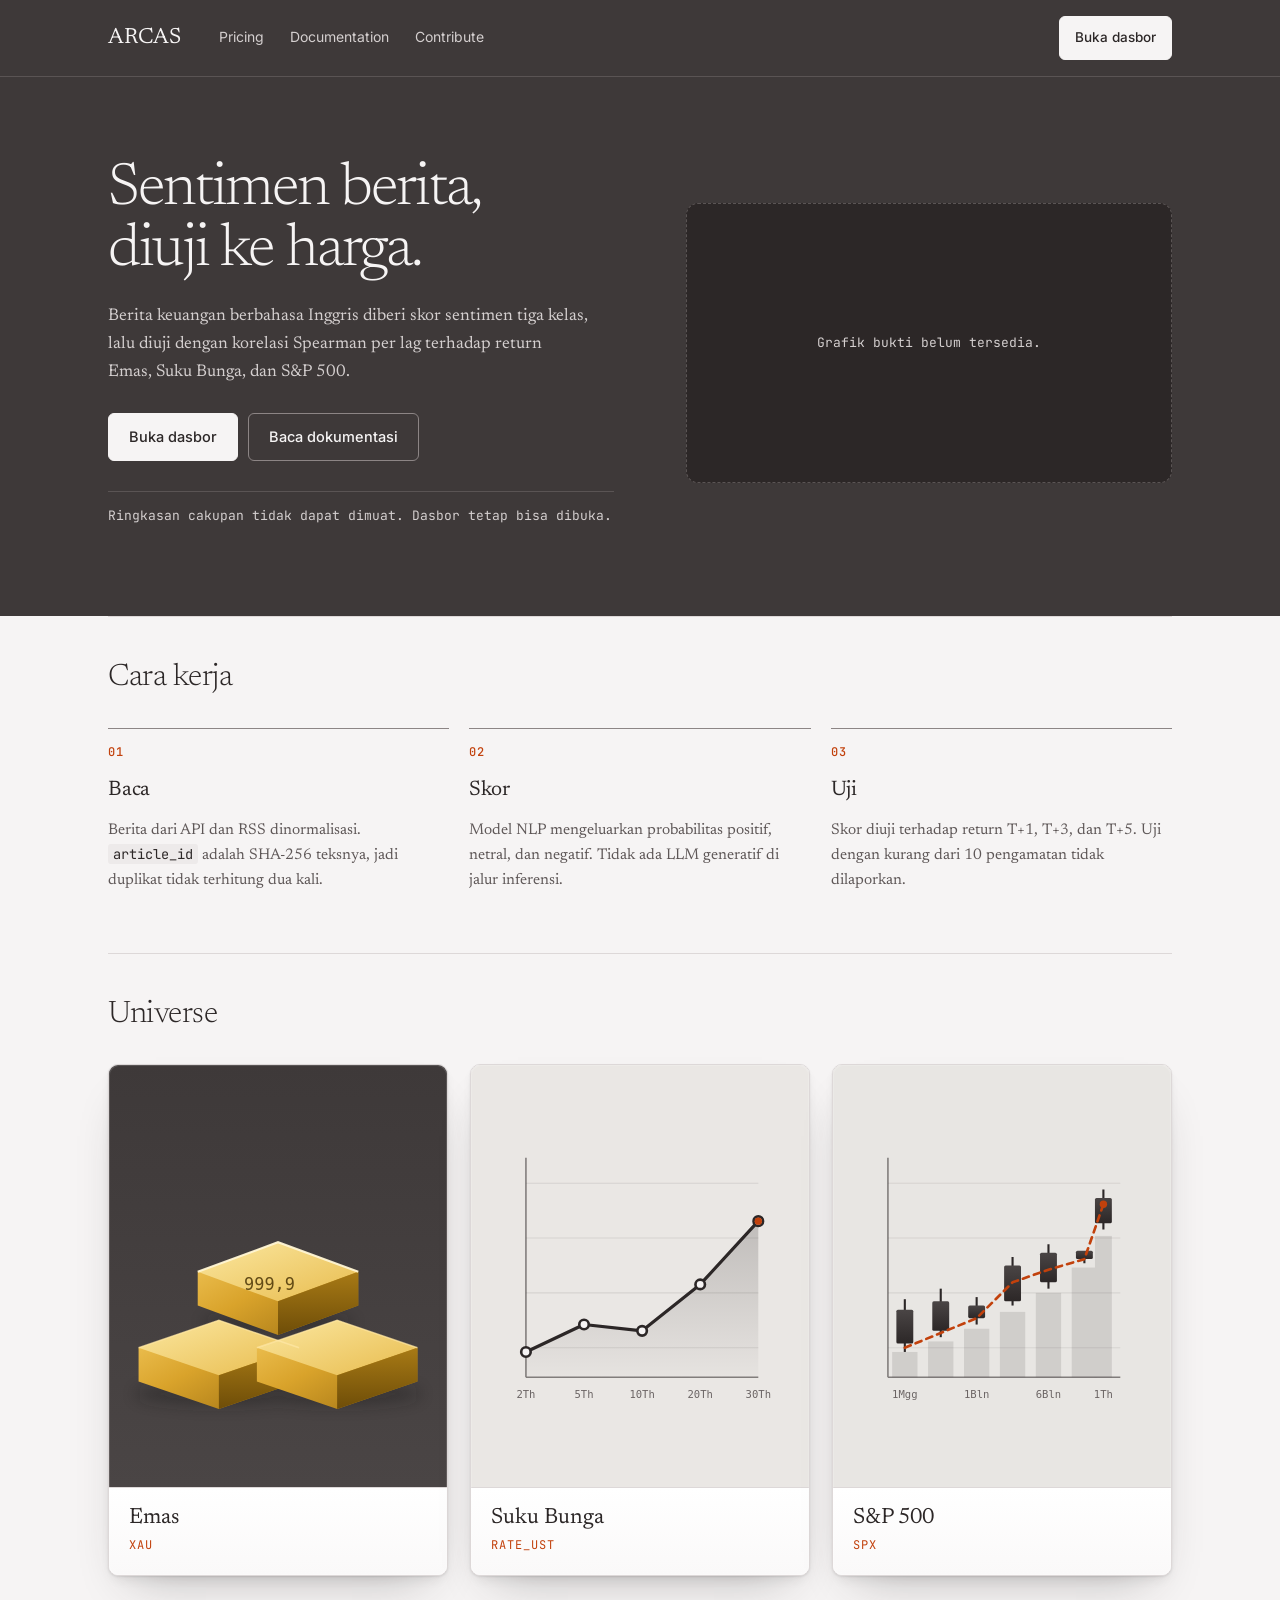
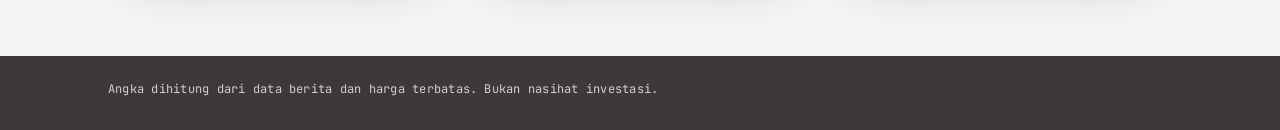
==== frontend/GUI/index.html @ 20a24d37 "feat(frontend): hero gelap dua kolom dengan grafik bukti" ====
<!DOCTYPE html>
<html lang="id">
<head>
<meta charset="UTF-8">
<meta name="viewport" content="width=device-width, initial-scale=1.0, viewport-fit=cover">
<meta name="theme-color" content="#2C2727">
<title>ARCAS : Sentimen Berita vs Harga</title>
<meta name="description" content="Skor sentimen berita keuangan diuji terhadap return harian Emas, Suku Bunga, dan S&amp;P 500. Bukan nasihat investasi.">
<link rel="icon" href="data:,">
<link rel="stylesheet" href="src/css/theme.css">
<link rel="stylesheet" href="src/css/landing.css?v=20261111e">
</head>
<body class="landing">

<a class="skip-link" href="#main">Lompat ke konten</a>

<header class="lp-head is-dark">
  <div class="wrap lp-head-row">
    <a class="lp-brand" href="./">ARCAS</a>
    <nav class="lp-nav" aria-label="Pages">
      <a href="pricing.html">Pricing</a>
      <a href="documentation.html">Documentation</a>
      <a href="https://github.com/Josshua-DSA/ARCAS">Contribute</a>
    </nav>
    <a class="lp-head-btn" href="overview.html">Buka dasbor</a>
  </div>
</header>

<main id="main" tabindex="-1">

  <!-- 1. Hero gelap: teks kiri, bukti grafik nyata di kanan. -->
  <section class="lp-hero-dark">
    <div class="wrap lp-hero-grid">
      <div class="lp-hero-copy">
        <h1>Sentimen berita, diuji ke harga.</h1>
        <p class="lp-lead">
          Berita keuangan berbahasa Inggris diberi skor sentimen tiga kelas,
          lalu diuji dengan korelasi Spearman per lag terhadap return Emas,
          Suku Bunga, dan S&amp;P 500.
        </p>
        <div class="lp-hero-actions">
          <a class="lp-btn lp-btn-primary" href="overview.html">Buka dasbor</a>
          <a class="lp-btn lp-btn-ghost" href="documentation.html">Baca dokumentasi</a>
        </div>
        <div class="lp-facts" id="lpFacts" aria-live="polite">
          <p class="lp-fact-note">Memuat cakupan data&hellip;</p>
        </div>
      </div>

      <div class="lp-hero-visual">
        <!-- Bukti visual: sparkline dari data nyata, digambar SVG di klien. -->
        <figure class="lp-proof" id="lpProof" hidden>
          <figcaption class="lp-proof-cap">
            <span class="lp-proof-t" id="lpProofTitle">Harga penutupan vs skor sentimen harian</span>
            <span class="lp-proof-s" id="lpProofSub"></span>
          </figcaption>
          <svg class="lp-proof-svg" id="lpProofSvg" viewBox="0 0 720 240"
               role="img"
               aria-label="Garis harga penutupan dan batang skor sentimen harian"></svg>
          <div class="lp-proof-legend">
            <span><i class="lp-lg-line"></i>Harga penutupan</span>
            <span><i class="lp-lg-up"></i>Sentimen positif</span>
            <span><i class="lp-lg-down"></i>Sentimen negatif</span>
            <span class="lp-proof-warn" id="lpProofWarn"></span>
          </div>
        </figure>
        <div class="lp-proof-fallback" id="lpProofFallback">Memuat grafik bukti&hellip;</div>
      </div>
    </div>
  </section>

  <!-- 2. Cara kerja -->
  <section class="wrap lp-section lp-how" id="cara-kerja" aria-labelledby="lpHowTitle">
    <h2 id="lpHowTitle">Cara kerja</h2>
    <ol class="lp-steps">
      <li>
        <span class="lp-step-n">01</span>
        <h3>Baca</h3>
        <p>Berita dari API dan RSS dinormalisasi. <code>article_id</code>
          adalah SHA-256 teksnya, jadi duplikat tidak terhitung dua kali.</p>
      </li>
      <li>
        <span class="lp-step-n">02</span>
        <h3>Skor</h3>
        <p>Model NLP mengeluarkan probabilitas positif, netral, dan negatif.
          Tidak ada LLM generatif di jalur inferensi.</p>
      </li>
      <li>
        <span class="lp-step-n">03</span>
        <h3>Uji</h3>
        <p>Skor diuji terhadap return T+1, T+3, dan T+5. Uji dengan kurang dari
          10 pengamatan tidak dilaporkan.</p>
      </li>
    </ol>
  </section>

  <!-- 3. Target -->
  <section class="wrap lp-section lp-targets" aria-labelledby="lpTgtTitle">
    <h2 id="lpTgtTitle">Universe</h2>
    <div class="lp-tgt-grid">
      <a class="lp-tgt" href="overview.html?target=XAU">
        <img class="lp-tgt-art" src="src/assets/hero-gold.svg" alt="Ilustrasi batangan emas 999,9" width="320" height="400">
        <span class="lp-tgt-meta">
          <span class="lp-tgt-name">Emas</span>
          <span class="lp-tgt-id">XAU</span>
        </span>
      </a>
      <a class="lp-tgt" href="overview.html?target=RATE_UST">
        <img class="lp-tgt-art" src="src/assets/hero-rate.svg" alt="Ilustrasi kurva imbal hasil tenor 2 sampai 30 tahun" width="320" height="400">
        <span class="lp-tgt-meta">
          <span class="lp-tgt-name">Suku Bunga</span>
          <span class="lp-tgt-id">RATE_UST</span>
        </span>
      </a>
      <a class="lp-tgt" href="overview.html?target=SPX">
        <img class="lp-tgt-art" src="src/assets/hero-spx.svg" alt="Ilustrasi candlestick dan volume S&amp;P 500" width="320" height="400">
        <span class="lp-tgt-meta">
          <span class="lp-tgt-name">S&amp;P 500</span>
          <span class="lp-tgt-id">SPX</span>
        </span>
      </a>
    </div>
  </section>

</main>

<footer class="lp-foot">
  <div class="wrap">
    <span>Angka dihitung dari data berita dan harga terbatas. Bukan nasihat investasi.</span>
  </div>
</footer>

<script src="src/js/pages/landing.js?v=20261111c"></script>
</body>
</html>
---- frontend/GUI/src/css/theme.css ----
/* GUI Light Editorial + Terminal Data (Claude x Bloomberg) — offline, zero-CDN.
 * Sumber: frontend/GUI/THEME.md v0.1. @import Google Fonts dibuang (aturan offline).
 * Font lokal di ../fonts/ (OFL: Inter, Newsreader, JetBrains Mono via Fontsource).
 * Proporsi 65/20/10/5. Filosofi 70% Claude / 30% Bloomberg. */

@font-face {
  font-family: "Newsreader";
  font-style: normal;
  font-weight: 300;
  font-display: swap;
  src: url("../fonts/newsreader-latin-300-normal.woff2") format("woff2");
}

@font-face {
  font-family: "Newsreader";
  font-style: normal;
  font-weight: 400;
  font-display: swap;
  src: url("../fonts/newsreader-latin-400-normal.woff2") format("woff2");
}

@font-face {
  font-family: "Inter";
  font-style: normal;
  font-weight: 400;
  font-display: swap;
  src: url("../fonts/inter-latin-400-normal.woff2") format("woff2");
}

@font-face {
  font-family: "Inter";
  font-style: normal;
  font-weight: 500;
  font-display: swap;
  src: url("../fonts/inter-latin-500-normal.woff2") format("woff2");
}

@font-face {
  font-family: "Inter";
  font-style: normal;
  font-weight: 600;
  font-display: swap;
  src: url("../fonts/inter-latin-600-normal.woff2") format("woff2");
}

@font-face {
  font-family: "JetBrains Mono";
  font-style: normal;
  font-weight: 400;
  font-display: swap;
  src: url("../fonts/jetbrains-mono-latin-400-normal.woff2") format("woff2");
}

@font-face {
  font-family: "JetBrains Mono";
  font-style: normal;
  font-weight: 500;
  font-display: swap;
  src: url("../fonts/jetbrains-mono-latin-500-normal.woff2") format("woff2");
}

:root {
  /* font (request user) */
  --font-serif: "Newsreader", Georgia, serif;
  --font-sans: "Inter", system-ui, sans-serif;
  --font-mono: "JetBrains Mono", ui-monospace, monospace;

  /* alias kanvas gelap (request user) */
  --bg: #141413;
  --fg: #e8e6e1;
  --clay: #cd6f47;
  --amber: #ffb000;
  --up-user: #3fb950;
  --down-user: #f85149;

  /* inti (lampiran §2) */
  --base: #F6F4F4;
  --text: #2C2727;
  --accent: #FF7517;
  --surface: #3E3939;

  /* terang (lampiran §3) */
  --bg-card: #FFFFFF;
  --bg-sunken: #EDEAEA;
  --text-primary: #2C2727;
  --text-secondary: #5E5757;
  --text-muted: #6B6464;
  --border-subtle: #DDD8D8;
  --border-strong: #8C8585;
  --accent-hover: #FF8A3D;
  --accent-text: #C2410C;
  --accent-subtle: #FFE9DB;

  /* gelap (lampiran §4) */
  --surface-deep: #2C2727;
  --surface-raised: #4A4545;
  --on-dark-primary: #F6F4F4;
  --on-dark-secondary: #D4CFCF;
  --on-dark-muted: #BDB7B7;
  --border-dark-subtle: #5A5454;
  --border-dark-strong: #8C8585;
  --accent-on-dark: #FF7517;
  --accent-text-on-dark: #FF8A3D;

  /* semantik terang (lampiran §6) */
  --up: #1A7F37;
  --down: #CF222E;
  --hold: #6B6464;
  --warn: #8A5A00;
  --info: #0969DA;

  /* semantik gelap (lampiran §6) */
  --up-dark: #56D364;
  --down-dark: #FF7B72;
  --hold-dark: #BDB7B7;
  --warn-dark: #FFB000;
  --info-dark: #79B8FF;

  /* grafik panel gelap (lampiran §8) */
  --chart-xau-dark: #FFD33D;
  --chart-oil-dark: #FF7517;
  --chart-cu-dark: #2FC4B2;
  --chart-btc-dark: #D2A8FF;
  --chart-sbn-dark: #58A6FF;
  --chart-semicon-dark: #FF8FC7;
  --chart-mine-dark: #D9B38C;
  --chart-bank-dark: #B8E986;

  /* grafik latar terang (lampiran §8) */
  --chart-xau: #9A6700;
  --chart-oil: #C2410C;
  --chart-cu: #1F9D8A;
  --chart-btc: #8B5CF6;
  --chart-sbn: #0969DA;
  --chart-semicon: #D6409F;
  --chart-mine: #8C5A2B;
  --chart-bank: #4D7C0F;
}

body {
  background: var(--base);
  color: var(--text-primary);
  font-family: var(--font-sans);
  margin: 0;
  padding: 0;
  line-height: 1.5;
}

h1, h2, .news-title, .rationale {
  font-family: var(--font-serif);
  font-weight: 350;
}

.panel-dark {
  background: var(--surface);
  color: var(--on-dark-primary);
}

.num, .ticker, .panel-dark td {
  font-family: var(--font-mono);
  font-variant-numeric: tabular-nums;
}

.btn-primary {
  background: var(--accent);
  color: var(--text);
}

.btn-primary:hover {
  background: var(--accent-hover);
}

.btn-primary:active {
  background: var(--accent);
  transform: translateY(1px);
}

a {
  color: var(--accent-text);
}

.chip {
  font-family: var(--font-mono);
  font-size: 11px;
  letter-spacing: 0.06em;
  text-transform: uppercase;
  color: #fff;
}

.chip.buy { background: var(--up); }
.chip.sell { background: var(--down); }
.chip.hold { background: var(--hold); }

.row-selected {
  background: var(--accent-subtle);
  border-left: 3px solid var(--accent);
}

.panel-dark .row-selected {
  background: rgba(255, 117, 23, 0.16);
  border-left: 3px solid var(--accent);
}

:focus-visible {
  outline: 2px solid var(--text);
  outline-offset: 2px;
  box-shadow: 0 0 0 4px var(--accent);
}

.panel-dark :focus-visible {
  outline-color: var(--on-dark-primary);
}
---- frontend/GUI/src/css/landing.css ----
/* Halaman muka — minimalis enterprise, rujukan Linear.app.
   Mengikuti THEME.md §1: NARASI (serif Newsreader) untuk teks yang dibaca,
   DATA (mono JetBrains) untuk angka, SANS (Inter) untuk kontrol.
   Hybrid pilihan user: judul + paragraf serif, label + metrik mono.
   Proporsi 65/20/10/5 dijaga: mayoritas halaman terang, panel gelap hanya
   untuk angka. Token tetap dari theme.css supaya tak ada sistem desain kedua.
   Tidak memuat layout.css: landing tidak punya splash, ticker, atau panel. */

*,*::before,*::after{box-sizing:border-box}

body.landing{
  margin:0;background:var(--base);color:var(--text-primary);
  font-family:var(--font-serif);line-height:1.6;
  -webkit-font-smoothing:antialiased;
  text-rendering:optimizeLegibility;
}

.wrap{max-width:1120px;margin:0 auto;padding:0 28px}

/* ---------- kepala: satu baris, tiga zona (merek / nav / aksi) ----------
   Navigasi duduk di kepala, bukan pita terpisah: satu baris tipis berambut,
   tanpa bayangan. Pita gelap dibuang karena landing bukan terminal. */
.lp-head{position:sticky;top:0;z-index:20;background:var(--base);
  border-bottom:1px solid var(--border-subtle)}
.lp-head-row{display:flex;align-items:center;gap:28px;
  padding:16px 28px;flex-wrap:wrap}
.lp-brand{font-family:var(--font-serif);font-size:22px;font-weight:400;
  letter-spacing:-.01em;line-height:1;color:var(--text-primary);
  text-decoration:none;flex:0 0 auto;display:inline-flex;align-items:center;
  min-height:44px}
.lp-brand:hover,.lp-brand:focus-visible{color:var(--accent-text)}
.lp-nav{display:flex;gap:22px;flex-wrap:wrap;margin-left:8px}
.lp-nav a{font-family:var(--font-sans);font-size:14px;font-weight:400;
  color:var(--text-secondary);text-decoration:none;padding:0 2px;
  min-height:44px;display:inline-flex;align-items:center;
  border-bottom:1px solid transparent;
  transition:color .14s ease,border-color .14s ease}
.lp-nav a:hover,.lp-nav a:focus-visible{color:var(--text-primary);
  border-bottom-color:var(--text-primary)}
/* Satu aksi utama per layar (aturan aksen tunggal THEME.md §5). */
.lp-head-btn{margin-left:auto;font-family:var(--font-sans);font-size:13.5px;
  font-weight:500;color:var(--text-primary);background:var(--bg-card);
  border:1px solid var(--border-strong);text-decoration:none;padding:0 15px;
  border-radius:6px;transition:border-color .14s ease;
  white-space:nowrap;min-height:44px;display:inline-flex;
  align-items:center}
.lp-head-btn:hover,.lp-head-btn:focus-visible{border-color:var(--text-primary)}
/* Header gelap hanya di beranda; halaman pricing/docs tetap terang. */
.lp-head.is-dark{background:var(--surface);border-bottom-color:var(--border-dark-subtle)}
.lp-head.is-dark .lp-brand{color:var(--on-dark-primary)}
.lp-head.is-dark .lp-brand:hover,.lp-head.is-dark .lp-brand:focus-visible{color:var(--accent-text-on-dark)}
.lp-head.is-dark .lp-nav a{color:var(--on-dark-secondary)}
.lp-head.is-dark .lp-nav a:hover,.lp-head.is-dark .lp-nav a:focus-visible{
  color:var(--on-dark-primary);border-bottom-color:var(--on-dark-primary)}
.lp-head.is-dark .lp-head-btn{background:var(--on-dark-primary);color:var(--text);
  border-color:var(--on-dark-primary)}
.lp-head.is-dark .lp-head-btn:hover,.lp-head.is-dark .lp-head-btn:focus-visible{
  background:#E4DFDF;border-color:#E4DFDF}

/* Hero halaman pricing tetap terang dan satu kolom. */
.lp-hero{padding:104px 28px 76px;max-width:1120px;margin:0 auto}
.lp-hero h1{font-family:var(--font-serif);font-weight:300;
  font-size:clamp(34px,5.2vw,58px);line-height:1.04;letter-spacing:-.025em;
  margin:0 0 24px;max-width:19ch;color:var(--text-primary);text-wrap:balance}
/* ---------- 1. hero gelap: teks kiri, bukti grafik kanan ----------
   Satu panel gelap penuh selebar layar, bukan kartu mengambang. Bagian
   bawah halaman tetap terang supaya panel data dan isi terbaca terpisah. */
.lp-hero-dark{background:var(--surface);color:var(--on-dark-primary);
  padding:clamp(48px,6.5vw,92px) 0 clamp(52px,7vw,96px)}
.lp-hero-grid{display:grid;grid-template-columns:minmax(0,1.02fr) minmax(0,0.98fr);
  gap:clamp(32px,6vw,72px);align-items:center}
.lp-hero-copy h1{font-family:var(--font-serif);font-weight:300;
  font-size:clamp(36px,5vw,60px);line-height:1.02;letter-spacing:-.03em;
  margin:0 0 20px;max-width:14ch;color:var(--on-dark-primary);text-wrap:balance}
.lp-hero-dark .lp-lead{color:var(--on-dark-secondary);font-size:17px;
  max-width:48ch;margin:0}
.lp-hero-actions{display:flex;flex-wrap:wrap;gap:10px;margin-top:26px}
.lp-btn{display:inline-flex;align-items:center;justify-content:center;
  min-height:48px;padding:0 20px;border-radius:6px;text-decoration:none;
  font-family:var(--font-sans);font-size:14.5px;font-weight:500;
  transition:background .14s ease,border-color .14s ease,color .14s ease}
.lp-btn-primary{background:var(--on-dark-primary);color:var(--text);
  border:1px solid var(--on-dark-primary)}
.lp-btn-primary:hover,.lp-btn-primary:focus-visible{background:#E4DFDF;
  border-color:#E4DFDF}
.lp-btn-ghost{background:transparent;color:var(--on-dark-primary);
  border:1px solid var(--border-dark-strong)}
.lp-btn-ghost:hover,.lp-btn-ghost:focus-visible{
  border-color:var(--on-dark-primary);background:var(--surface-raised)}
.lp-hero-visual{min-width:0}
.lp-lead{font-family:var(--font-serif);font-size:17.5px;line-height:1.65;
  color:var(--text-secondary);margin:0;max-width:62ch}

/* ---------- cakupan: lapisan DATA, gelap, mono ----------
   Panel tunggal tanpa bingkai ganda. Pemisah cukup garis 1px antar sel;
   padding dalam 20/22 supaya teks tidak menempel tepi. */
.lp-facts{display:grid;grid-template-columns:repeat(auto-fit,minmax(180px,1fr));
  gap:1px;margin-top:44px;background:var(--border-dark-subtle);
  border:1px solid var(--border-dark-subtle);border-radius:8px;overflow:hidden}
.lp-fact{background:var(--surface);padding:20px 22px;display:flex;
  flex-direction:column;gap:6px}
.lp-fact-label{font-family:var(--font-mono);font-size:12px;font-weight:400;
  letter-spacing:.04em;text-transform:uppercase;color:var(--on-dark-secondary)}
.lp-fact-value{font-family:var(--font-mono);font-size:26px;font-weight:500;
  font-variant-numeric:tabular-nums;line-height:1.1;color:var(--on-dark-primary)}
.lp-fact-sub{font-family:var(--font-mono);font-size:12px;
  color:var(--on-dark-secondary)}
/* Sel tanggal bukan angka besar: mengecilkannya menjaga ritme 26px pada tiga
   sel angka di sebelahnya. */
.lp-fact-value.is-date{font-size:17px;font-weight:400;letter-spacing:.01em}
.lp-fact-note{margin:0;font-family:var(--font-mono);font-size:13px;
  color:var(--on-dark-secondary);padding:20px 22px}
/* Di hero, cakupan jadi strip 2x2 tanpa panel sendiri: latarnya sudah gelap. */
.lp-hero-dark .lp-facts{margin-top:30px;background:transparent;border:0;
  border-top:1px solid var(--border-dark-subtle);border-radius:0;overflow:visible;
  grid-template-columns:repeat(2,minmax(0,1fr));gap:0}
.lp-hero-dark .lp-fact{background:transparent;padding:14px 16px 0 0;
  border-right:1px solid var(--border-dark-subtle)}
.lp-hero-dark .lp-fact:nth-child(2n){border-right:0;padding-right:0}
.lp-hero-dark .lp-fact:nth-child(n+3){padding-top:14px;
  border-top:1px solid var(--border-dark-subtle)}
.lp-hero-dark .lp-fact-note{grid-column:1/-1;padding:14px 0 0}

/* ---------- bukti visual: lapisan DATA ---------- */
.lp-proof{margin:16px 0 0;border:1px solid var(--border-dark-subtle);
  background:var(--surface);border-radius:8px;padding:20px 22px 16px}
.lp-proof-cap{display:flex;justify-content:space-between;align-items:baseline;
  gap:16px;flex-wrap:wrap;margin-bottom:12px}
.lp-proof-t{font-family:var(--font-sans);font-size:14px;font-weight:600;
  color:var(--on-dark-primary)}
.lp-proof-s{font-family:var(--font-mono);font-size:12px;
  color:var(--on-dark-secondary)}
.lp-proof-svg{display:block;width:100%;height:auto;overflow:visible}
.lp-proof-legend{display:flex;gap:14px;flex-wrap:wrap;margin-top:12px;
  font-family:var(--font-mono);font-size:11.5px;letter-spacing:.02em;
  color:var(--on-dark-secondary)}
.lp-proof-legend span{display:flex;align-items:center;gap:7px}
.lp-proof-legend i{display:inline-block;width:14px}
.lp-lg-line{height:3px;background:var(--chart-xau-dark)}
/* Glyph legenda harus sama bentuknya dengan yang digambar: batang vertikal,
   bukan garis datar — kalau tidak, legenda berbohong soal bentuk data. */
.lp-lg-up,.lp-lg-down{height:12px;width:3px;border-radius:1px}
.lp-lg-up{background:var(--up-dark);opacity:.75}
.lp-lg-down{background:var(--down-dark);opacity:.75}
.lp-ax{font-family:var(--font-mono);font-size:11.5px;
  fill:var(--on-dark-secondary)}
/* Label nol sentimen harus terbaca: satu-satunya penanda bahwa batang diukur
   dari nol, bukan dari dasar harga. */
.lp-ax-zero{fill:var(--on-dark-primary);font-weight:500}
.lp-proof-warn{margin-left:auto;color:var(--warn-dark);font-size:12px}
.lp-proof-warn:empty{display:none}
/* Di hero, grafik jadi panel kanan yang mengisi tinggi kolom. */
.lp-hero-visual{display:flex;flex-direction:column;justify-content:center}
.lp-hero-visual .lp-proof{flex:1;display:flex;flex-direction:column;justify-content:center;
  margin:0;background:var(--surface-deep);border-color:var(--border-dark-subtle);
  border-radius:12px;padding:18px 20px 14px}
.lp-hero-visual .lp-proof[hidden]{display:none}
.lp-proof-fallback{flex:1;display:flex;align-items:center;justify-content:center;
  text-align:center;min-height:280px;padding:24px;border:1px dashed var(--border-dark-subtle);
  border-radius:12px;background:var(--surface-deep);font-family:var(--font-mono);
  font-size:13px;line-height:1.6;color:var(--on-dark-secondary)}
.lp-proof-fallback[hidden]{display:none}

/* ---------- bagian: ritme seragam, judul serif ---------- */
.lp-section{max-width:1120px;margin:0 auto;padding:44px 28px 60px;
  position:relative}
/* Garis pemisah diinset sejajar tepi konten, bukan tepi kotak 1120px. */
.lp-section::before{content:"";position:absolute;top:0;left:28px;right:28px;
  height:1px;background:var(--border-subtle)}
.lp-section h2{font-family:var(--font-serif);font-weight:300;
  font-size:clamp(23px,2.9vw,31px);line-height:1.15;margin:0 0 32px;
  letter-spacing:-.015em;color:var(--text-primary);max-width:24ch;
  text-wrap:balance}

/* ---------- 2. cara kerja ----------
   Tiga kolom dipisah garis atas, bukan tiga kartu berbingkai: Linear memakai
   aturan tipis sebagai pemisah, bukan kotak bertumpuk. */
.lp-steps{list-style:none;margin:0;padding:0;display:grid;gap:20px;
  grid-template-columns:repeat(auto-fit,minmax(260px,1fr))}
.lp-steps li{padding:0;border-top:1px solid var(--border-strong)}
.lp-step-n{display:block;font-family:var(--font-mono);font-size:12px;
  font-weight:500;letter-spacing:.08em;color:var(--accent-text);
  padding-top:14px;margin-bottom:12px}
.lp-steps h3{font-family:var(--font-serif);font-size:21px;font-weight:400;
  margin:0 0 10px;letter-spacing:-.01em;color:var(--text-primary)}
.lp-steps p{margin:0;font-family:var(--font-serif);font-size:15.5px;
  line-height:1.62;color:var(--text-secondary)}
code{font-family:var(--font-mono);font-size:.88em;background:var(--bg-sunken);
  padding:1px 5px;border-radius:3px;color:var(--text-primary)}

/* ---------- 3. target ---------- */
/* Kartu potret: ilustrasi mengisi penuh lebar kartu, meta di bawahnya.
   Bingkai berlapis (cincin dalam + bayangan ambient/contact) memberi kesan
   objek fisik, bukan div datar. Semua shadow dari token tema. */
.lp-tgt-grid{display:grid;gap:22px;
  grid-template-columns:repeat(auto-fit,minmax(250px,1fr))}
.lp-tgt{display:flex;flex-direction:column;overflow:hidden;position:relative;
  background:var(--bg-card);border:1px solid var(--border-subtle);
  border-radius:10px;text-decoration:none;color:inherit;
  box-shadow:
    inset 0 1px 0 rgba(255,255,255,.9),
    0 1px 2px rgba(44,39,39,.10),
    0 6px 14px -6px rgba(44,39,39,.14),
    0 24px 48px -24px rgba(44,39,39,.32);
  transition:box-shadow .22s ease,transform .22s ease,border-color .22s ease}
.lp-tgt:hover,.lp-tgt:focus-visible{
  border-color:var(--border-strong);transform:translateY(-3px);
  box-shadow:
    inset 0 1px 0 rgba(255,255,255,.9),
    0 2px 4px rgba(44,39,39,.10),
    0 10px 22px -8px rgba(44,39,39,.20),
    0 36px 64px -28px rgba(44,39,39,.42)}
/* Cincin cahaya tipis di dalam tepi: memisahkan gambar dari bingkai. */
.lp-tgt::after{content:"";position:absolute;inset:0;border-radius:inherit;
  pointer-events:none;box-shadow:inset 0 0 0 1px rgba(255,255,255,.14)}
.lp-tgt-art{display:block;width:100%;height:auto;aspect-ratio:4/5;
  object-fit:cover;object-position:center;
  background:var(--bg-sunken);
  border-bottom:1px solid var(--border-subtle)}
/* Dokumen/infografik: teks di dalam gambar tidak boleh terpotong, jadi
   seluruh bidang ditampilkan (contain) dan latar kartu mengisi sisanya.
   Infografik 1:1 meninggalkan pita 10% di atas-bawah; itu lebih baik
   daripada memotong judul di tengah kata. */
.lp-tgt-art.is-doc{object-fit:contain;object-position:left top;
  background:var(--base)}
.lp-tgt-meta{display:flex;flex-direction:column;gap:6px;padding:18px 20px 20px;
  background:linear-gradient(180deg,var(--bg-card) 0%,var(--base) 180%)}
.lp-tgt-name{font-family:var(--font-serif);font-size:22px;font-weight:400;
  line-height:1.1;color:var(--text-primary)}
.lp-tgt-id{font-family:var(--font-mono);font-size:12px;letter-spacing:.08em;
  text-transform:uppercase;color:var(--accent-text)}
@media (prefers-reduced-motion:reduce){
  .lp-tgt:hover,.lp-tgt:focus-visible{transform:none}
}

/* ---------- kaki: lapisan DATA ---------- */
.lp-foot{background:var(--surface);padding:24px 0 30px;margin-top:20px}
.lp-foot .wrap{display:flex;justify-content:space-between;gap:16px;
  flex-wrap:wrap;font-family:var(--font-mono);font-size:12px;
  letter-spacing:.02em;color:var(--on-dark-secondary)}

:focus-visible{outline:2px solid var(--text);outline-offset:2px;
  box-shadow:0 0 0 4px var(--accent)}
.lp-head.is-dark :focus-visible,.lp-hero-dark :focus-visible,
.lp-foot :focus-visible{outline-color:var(--on-dark-primary)}

@media (max-width:820px){
  .lp-section::before{left:20px;right:20px}
  .lp-head-row{gap:16px;padding:14px 20px}
  .lp-nav{gap:16px;margin-left:0;order:3;flex-basis:100%}
  .lp-head-btn{margin-left:auto}
  .lp-hero{padding:56px 20px 48px}
  .lp-hero-dark{padding:48px 0 56px}
  .lp-hero-grid{grid-template-columns:1fr;gap:36px}
  .lp-hero-copy h1{max-width:18ch}
  .lp-section{padding:36px 20px 48px}
  .wrap{padding-left:20px;padding-right:20px}
}
@media (max-width:620px){
  .lp-section::before{left:16px;right:16px}
  /* viewBox 720 dipaksa muat 300px: teks sumbu 11,5px menyusut jadi ~5px dan
     tak terbaca. Sembunyikan label; bentuk grafik tetap memberi gambaran. */
  .lp-proof-svg .lp-ax{display:none}
  .lp-hero{padding:40px 16px 36px}
  .lp-hero h1{max-width:none}
  .lp-hero-dark{padding:40px 0 44px}
  .lp-hero-copy h1{font-size:38px;max-width:none}
  .lp-hero-dark .lp-lead{font-size:16.5px}
  .lp-hero-actions{gap:8px}
  .lp-btn{flex:1 1 auto;padding:0 14px}
  .lp-hero-visual .lp-proof{padding:14px}
  .lp-proof-fallback{min-height:220px}
  .lp-section{padding:32px 16px 40px}
  .wrap{padding-left:16px;padding-right:16px}
  .lp-facts{margin-top:32px;grid-template-columns:repeat(2,1fr)}
  .lp-fact{padding:16px 18px}
  .lp-proof{padding:16px}
}

@media (prefers-reduced-motion:reduce){
  .lp-tgt,.lp-head-btn{transition:none}
  .lp-tgt:hover{transform:none}
}

/* ---------- pricing: tiga tingkat ----------
   Kartu berbingkai, satu ditandai primer dengan garis aksen atas. Tidak ada
   angka harga di sini: menampilkan angka karangan lebih buruk daripada
   "menyusul". */
.lp-tier-grid{display:grid;gap:22px;align-items:stretch;
  grid-template-columns:repeat(auto-fit,minmax(280px,1fr))}
.lp-tier-card{position:relative;display:flex;flex-direction:column;gap:14px;
  padding:34px 24px 24px;background:var(--bg-card);
  border:1px solid var(--border-subtle);border-radius:10px;
  box-shadow:
    inset 0 1px 0 rgba(255,255,255,.9),
    0 1px 2px rgba(44,39,39,.10),
    0 6px 14px -6px rgba(44,39,39,.14),
    0 24px 48px -24px rgba(44,39,39,.32)}
.lp-tier-card.is-primary{border-color:var(--accent)}
.lp-tier-card.is-primary::before{content:"";position:absolute;top:-1px;left:-1px;
  right:-1px;height:3px;background:var(--accent);
  border-radius:10px 10px 0 0}
/* Badge menempel garis atas kartu supaya terbaca sebagai penanda, bukan
   baris teks; keluar dari alur agar judul ketiga kartu tetap sebaris. */
.lp-tier-flag{position:absolute;top:0;left:24px;transform:translateY(-50%);
  margin:0;padding:2px 8px;background:var(--bg-card);
  font-family:var(--font-mono);font-size:11px;letter-spacing:.08em;
  text-transform:uppercase;color:var(--accent-text)}
.lp-tier-card h3{font-family:var(--font-serif);font-size:23px;font-weight:400;
  margin:0;letter-spacing:-.01em;color:var(--text-primary)}
.lp-tier-note{margin:0;font-family:var(--font-serif);font-size:15px;
  line-height:1.55;color:var(--text-secondary)}
.lp-tier-list{margin:0;padding:0;list-style:none;display:grid;gap:9px;
  align-content:start;flex:1 1 auto;
  font-family:var(--font-serif);font-size:15px;line-height:1.5;
  color:var(--text-secondary)}
.lp-tier-list li{position:relative;padding-left:18px}
.lp-tier-list li::before{content:"·";position:absolute;left:4px;
  color:var(--accent-text);font-weight:700}
.lp-tier-price{margin:0;padding-top:16px;display:flex;flex-direction:column;
  gap:2px;font-family:var(--font-mono);font-size:19px;color:var(--text-primary);
  border-top:1px solid var(--border-subtle)}
.lp-tier-price span{font-size:11px;letter-spacing:.06em;text-transform:uppercase;
  color:var(--text-muted)}
.lp-tier-cta{display:inline-flex;align-items:center;justify-content:center;
  min-height:44px;padding:0 18px;border-radius:6px;text-decoration:none;
  font-family:var(--font-sans);font-size:14px;font-weight:500;
  border:1px solid var(--border-strong);color:var(--text-primary);
  transition:background .14s ease,border-color .14s ease}
.lp-tier-cta:hover,.lp-tier-cta:focus-visible{background:var(--bg-sunken);
  border-color:var(--text-primary)}
.lp-tier-card.is-primary .lp-tier-cta{background:var(--accent);
  border-color:var(--accent);color:var(--text)}
.lp-tier-card.is-primary .lp-tier-cta:hover,
.lp-tier-card.is-primary .lp-tier-cta:focus-visible{background:var(--accent-hover);
  border-color:var(--accent-hover)}

/* Skip link beranda & pricing: landing tidak memuat layout.css. */
.skip-link{position:absolute;left:-9999px;top:0;z-index:100;
  background:var(--surface);color:var(--on-dark-primary);
  padding:10px 16px;min-height:44px;display:inline-flex;align-items:center;border-radius:0 0 8px 0;font-family:var(--font-sans);
  font-size:14px;text-decoration:none}
.skip-link:focus{left:0}
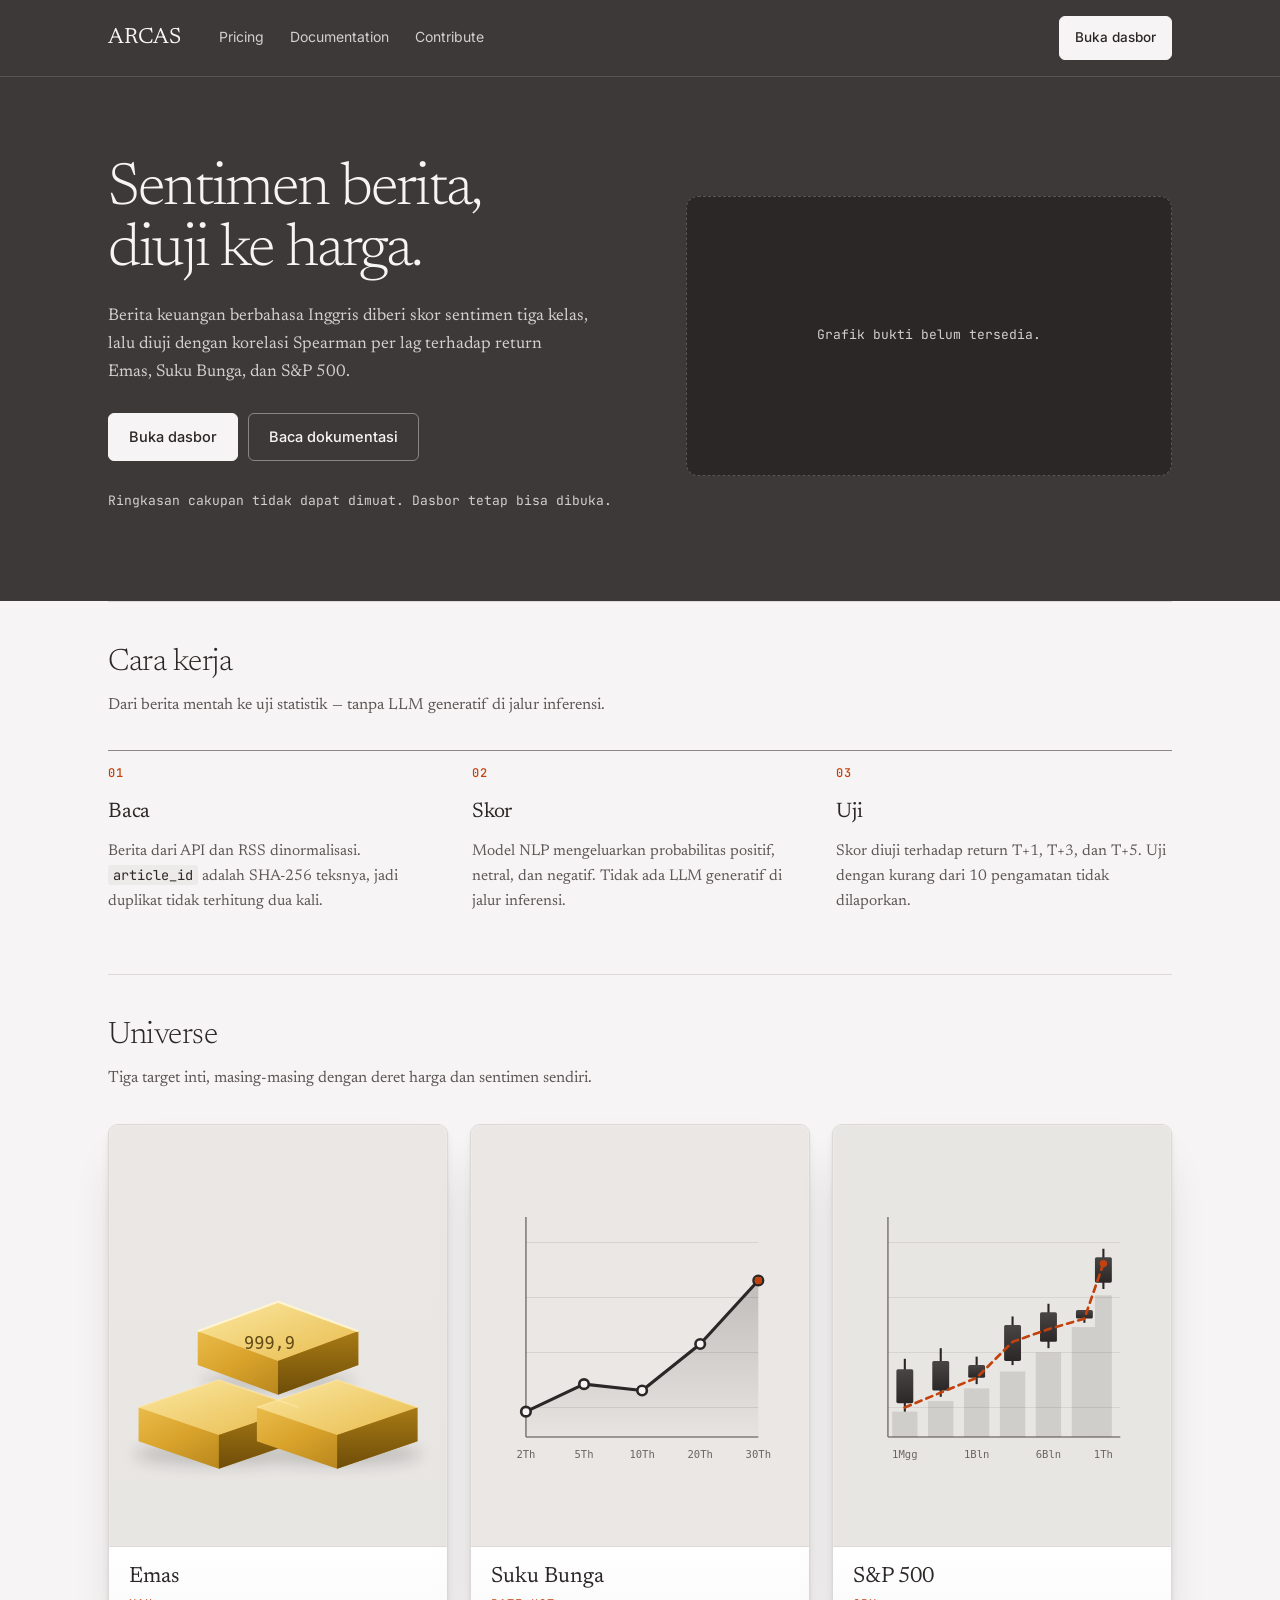
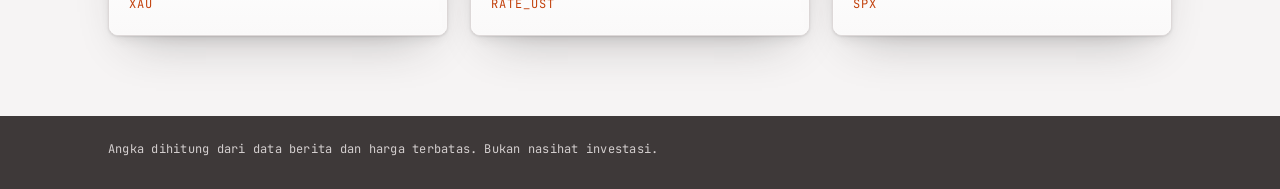
==== commit beec92ad: "feat(frontend): harga terakhir di panel grafik dan poles bagian bawah" ====
--- a/frontend/GUI/index.html
+++ b/frontend/GUI/index.html
@@ -8,7 +8,7 @@
 <meta name="description" content="Skor sentimen berita keuangan diuji terhadap return harian Emas, Suku Bunga, dan S&amp;P 500. Bukan nasihat investasi.">
 <link rel="icon" href="data:,">
 <link rel="stylesheet" href="src/css/theme.css">
-<link rel="stylesheet" href="src/css/landing.css?v=20261111e">
+<link rel="stylesheet" href="src/css/landing.css?v=20261111f">
 </head>
 <body class="landing">
 
@@ -51,8 +51,15 @@
         <!-- Bukti visual: sparkline dari data nyata, digambar SVG di klien. -->
         <figure class="lp-proof" id="lpProof" hidden>
           <figcaption class="lp-proof-cap">
-            <span class="lp-proof-t" id="lpProofTitle">Harga penutupan vs skor sentimen harian</span>
-            <span class="lp-proof-s" id="lpProofSub"></span>
+            <div class="lp-proof-cap-main">
+              <span class="lp-proof-t" id="lpProofTitle">Harga penutupan vs skor sentimen harian</span>
+              <span class="lp-proof-s" id="lpProofSub"></span>
+            </div>
+            <div class="lp-proof-now" id="lpProofNow" hidden>
+              <span class="lp-proof-now-label">Terakhir</span>
+              <span class="lp-proof-now-value" id="lpProofNowValue"></span>
+              <span class="lp-proof-now-chg" id="lpProofNowChg"></span>
+            </div>
           </figcaption>
           <svg class="lp-proof-svg" id="lpProofSvg" viewBox="0 0 720 240"
                role="img"
@@ -72,6 +79,7 @@
   <!-- 2. Cara kerja -->
   <section class="wrap lp-section lp-how" id="cara-kerja" aria-labelledby="lpHowTitle">
     <h2 id="lpHowTitle">Cara kerja</h2>
+    <p class="lp-section-lead">Dari berita mentah ke uji statistik — tanpa LLM generatif di jalur inferensi.</p>
     <ol class="lp-steps">
       <li>
         <span class="lp-step-n">01</span>
@@ -97,23 +105,24 @@
   <!-- 3. Target -->
   <section class="wrap lp-section lp-targets" aria-labelledby="lpTgtTitle">
     <h2 id="lpTgtTitle">Universe</h2>
+    <p class="lp-section-lead">Tiga target inti, masing-masing dengan deret harga dan sentimen sendiri.</p>
     <div class="lp-tgt-grid">
       <a class="lp-tgt" href="overview.html?target=XAU">
-        <img class="lp-tgt-art" src="src/assets/hero-gold.svg" alt="Ilustrasi batangan emas 999,9" width="320" height="400">
+        <img class="lp-tgt-art" src="src/assets/hero-gold.svg?v=20261111f" alt="Ilustrasi batangan emas 999,9" width="320" height="400">
         <span class="lp-tgt-meta">
           <span class="lp-tgt-name">Emas</span>
           <span class="lp-tgt-id">XAU</span>
         </span>
       </a>
       <a class="lp-tgt" href="overview.html?target=RATE_UST">
-        <img class="lp-tgt-art" src="src/assets/hero-rate.svg" alt="Ilustrasi kurva imbal hasil tenor 2 sampai 30 tahun" width="320" height="400">
+        <img class="lp-tgt-art" src="src/assets/hero-rate.svg?v=20261111f" alt="Ilustrasi kurva imbal hasil tenor 2 sampai 30 tahun" width="320" height="400">
         <span class="lp-tgt-meta">
           <span class="lp-tgt-name">Suku Bunga</span>
           <span class="lp-tgt-id">RATE_UST</span>
         </span>
       </a>
       <a class="lp-tgt" href="overview.html?target=SPX">
-        <img class="lp-tgt-art" src="src/assets/hero-spx.svg" alt="Ilustrasi candlestick dan volume S&amp;P 500" width="320" height="400">
+        <img class="lp-tgt-art" src="src/assets/hero-spx.svg?v=20261111f" alt="Ilustrasi candlestick dan volume S&amp;P 500" width="320" height="400">
         <span class="lp-tgt-meta">
           <span class="lp-tgt-name">S&amp;P 500</span>
           <span class="lp-tgt-id">SPX</span>
@@ -130,6 +139,6 @@
   </div>
 </footer>
 
-<script src="src/js/pages/landing.js?v=20261111c"></script>
+<script src="src/js/pages/landing.js?v=20261111f"></script>
 </body>
 </html>
--- a/frontend/GUI/src/css/landing.css
+++ b/frontend/GUI/src/css/landing.css
@@ -110,22 +110,31 @@
 .lp-fact-value.is-date{font-size:17px;font-weight:400;letter-spacing:.01em}
 .lp-fact-note{margin:0;font-family:var(--font-mono);font-size:13px;
   color:var(--on-dark-secondary);padding:20px 22px}
-/* Di hero, cakupan jadi strip 2x2 tanpa panel sendiri: latarnya sudah gelap. */
+/* Di hero, cakupan jadi strip 2x2 tanpa garis: jarak yang memisahkan,
+   bukan border, supaya tidak terbaca seperti tabel. */
 .lp-hero-dark .lp-facts{margin-top:30px;background:transparent;border:0;
-  border-top:1px solid var(--border-dark-subtle);border-radius:0;overflow:visible;
-  grid-template-columns:repeat(2,minmax(0,1fr));gap:0}
-.lp-hero-dark .lp-fact{background:transparent;padding:14px 16px 0 0;
-  border-right:1px solid var(--border-dark-subtle)}
-.lp-hero-dark .lp-fact:nth-child(2n){border-right:0;padding-right:0}
-.lp-hero-dark .lp-fact:nth-child(n+3){padding-top:14px;
-  border-top:1px solid var(--border-dark-subtle)}
-.lp-hero-dark .lp-fact-note{grid-column:1/-1;padding:14px 0 0}
+  border-radius:0;overflow:visible;
+  grid-template-columns:repeat(2,minmax(0,1fr));gap:18px 28px}
+.lp-hero-dark .lp-fact{background:transparent;padding:0;border:0}
+.lp-hero-dark .lp-fact-note{grid-column:1/-1;padding:0}
 
 /* ---------- bukti visual: lapisan DATA ---------- */
 .lp-proof{margin:16px 0 0;border:1px solid var(--border-dark-subtle);
   background:var(--surface);border-radius:8px;padding:20px 22px 16px}
-.lp-proof-cap{display:flex;justify-content:space-between;align-items:baseline;
+.lp-proof-cap{display:flex;justify-content:space-between;align-items:flex-start;
   gap:16px;flex-wrap:wrap;margin-bottom:12px}
+.lp-proof-cap-main{display:flex;flex-direction:column;gap:4px;min-width:0}
+.lp-proof-now{display:flex;flex-direction:column;align-items:flex-end;gap:1px;
+  text-align:right}
+.lp-proof-now[hidden]{display:none}
+.lp-proof-now-label{font-family:var(--font-mono);font-size:10px;
+  letter-spacing:.08em;text-transform:uppercase;color:var(--on-dark-muted)}
+.lp-proof-now-value{font-family:var(--font-mono);font-size:22px;font-weight:500;
+  line-height:1.1;color:var(--on-dark-primary);font-variant-numeric:tabular-nums}
+.lp-proof-now-chg{font-family:var(--font-mono);font-size:11px;
+  color:var(--on-dark-secondary)}
+.lp-proof-now-chg.up{color:var(--up-dark)}
+.lp-proof-now-chg.down{color:var(--down-dark)}
 .lp-proof-t{font-family:var(--font-sans);font-size:14px;font-weight:600;
   color:var(--on-dark-primary)}
 .lp-proof-s{font-family:var(--font-mono);font-size:12px;
@@ -171,16 +180,21 @@
   font-size:clamp(23px,2.9vw,31px);line-height:1.15;margin:0 0 32px;
   letter-spacing:-.015em;color:var(--text-primary);max-width:24ch;
   text-wrap:balance}
+.lp-section-lead{font-family:var(--font-serif);font-size:16px;line-height:1.6;
+  color:var(--text-secondary);max-width:60ch;margin:-20px 0 32px}
 
 /* ---------- 2. cara kerja ----------
    Tiga kolom dipisah garis atas, bukan tiga kartu berbingkai: Linear memakai
    aturan tipis sebagai pemisah, bukan kotak bertumpuk. */
-.lp-steps{list-style:none;margin:0;padding:0;display:grid;gap:20px;
-  grid-template-columns:repeat(auto-fit,minmax(260px,1fr))}
-.lp-steps li{padding:0;border-top:1px solid var(--border-strong)}
+.lp-steps{list-style:none;margin:0;padding:0;display:grid;gap:28px;
+  position:relative;grid-template-columns:repeat(auto-fit,minmax(260px,1fr))}
+/* Satu garis kontinu di atas ketiga langkah, bukan tiga garis terpisah. */
+.lp-steps::before{content:"";position:absolute;top:0;left:0;right:0;
+  height:1px;background:var(--border-strong)}
+.lp-steps li{padding:14px 0 0;border-top:0}
 .lp-step-n{display:block;font-family:var(--font-mono);font-size:12px;
   font-weight:500;letter-spacing:.08em;color:var(--accent-text);
-  padding-top:14px;margin-bottom:12px}
+  padding-top:0;margin-bottom:12px}
 .lp-steps h3{font-family:var(--font-serif);font-size:21px;font-weight:400;
   margin:0 0 10px;letter-spacing:-.01em;color:var(--text-primary)}
 .lp-steps p{margin:0;font-family:var(--font-serif);font-size:15.5px;
@@ -253,6 +267,8 @@
   .lp-hero-dark{padding:48px 0 56px}
   .lp-hero-grid{grid-template-columns:1fr;gap:36px}
   .lp-hero-copy h1{max-width:18ch}
+  .lp-steps::before{display:none}
+  .lp-steps li{border-top:1px solid var(--border-strong);padding-top:14px}
   .lp-section{padding:36px 20px 48px}
   .wrap{padding-left:20px;padding-right:20px}
 }
@@ -266,9 +282,11 @@
   .lp-hero-dark{padding:40px 0 44px}
   .lp-hero-copy h1{font-size:38px;max-width:none}
   .lp-hero-dark .lp-lead{font-size:16.5px}
+  .lp-section-lead{font-size:15.5px;margin:-16px 0 28px}
   .lp-hero-actions{gap:8px}
   .lp-btn{flex:1 1 auto;padding:0 14px}
   .lp-hero-visual .lp-proof{padding:14px}
+  .lp-proof-now{align-items:flex-start;text-align:left}
   .lp-proof-fallback{min-height:220px}
   .lp-section{padding:32px 16px 40px}
   .wrap{padding-left:16px;padding-right:16px}
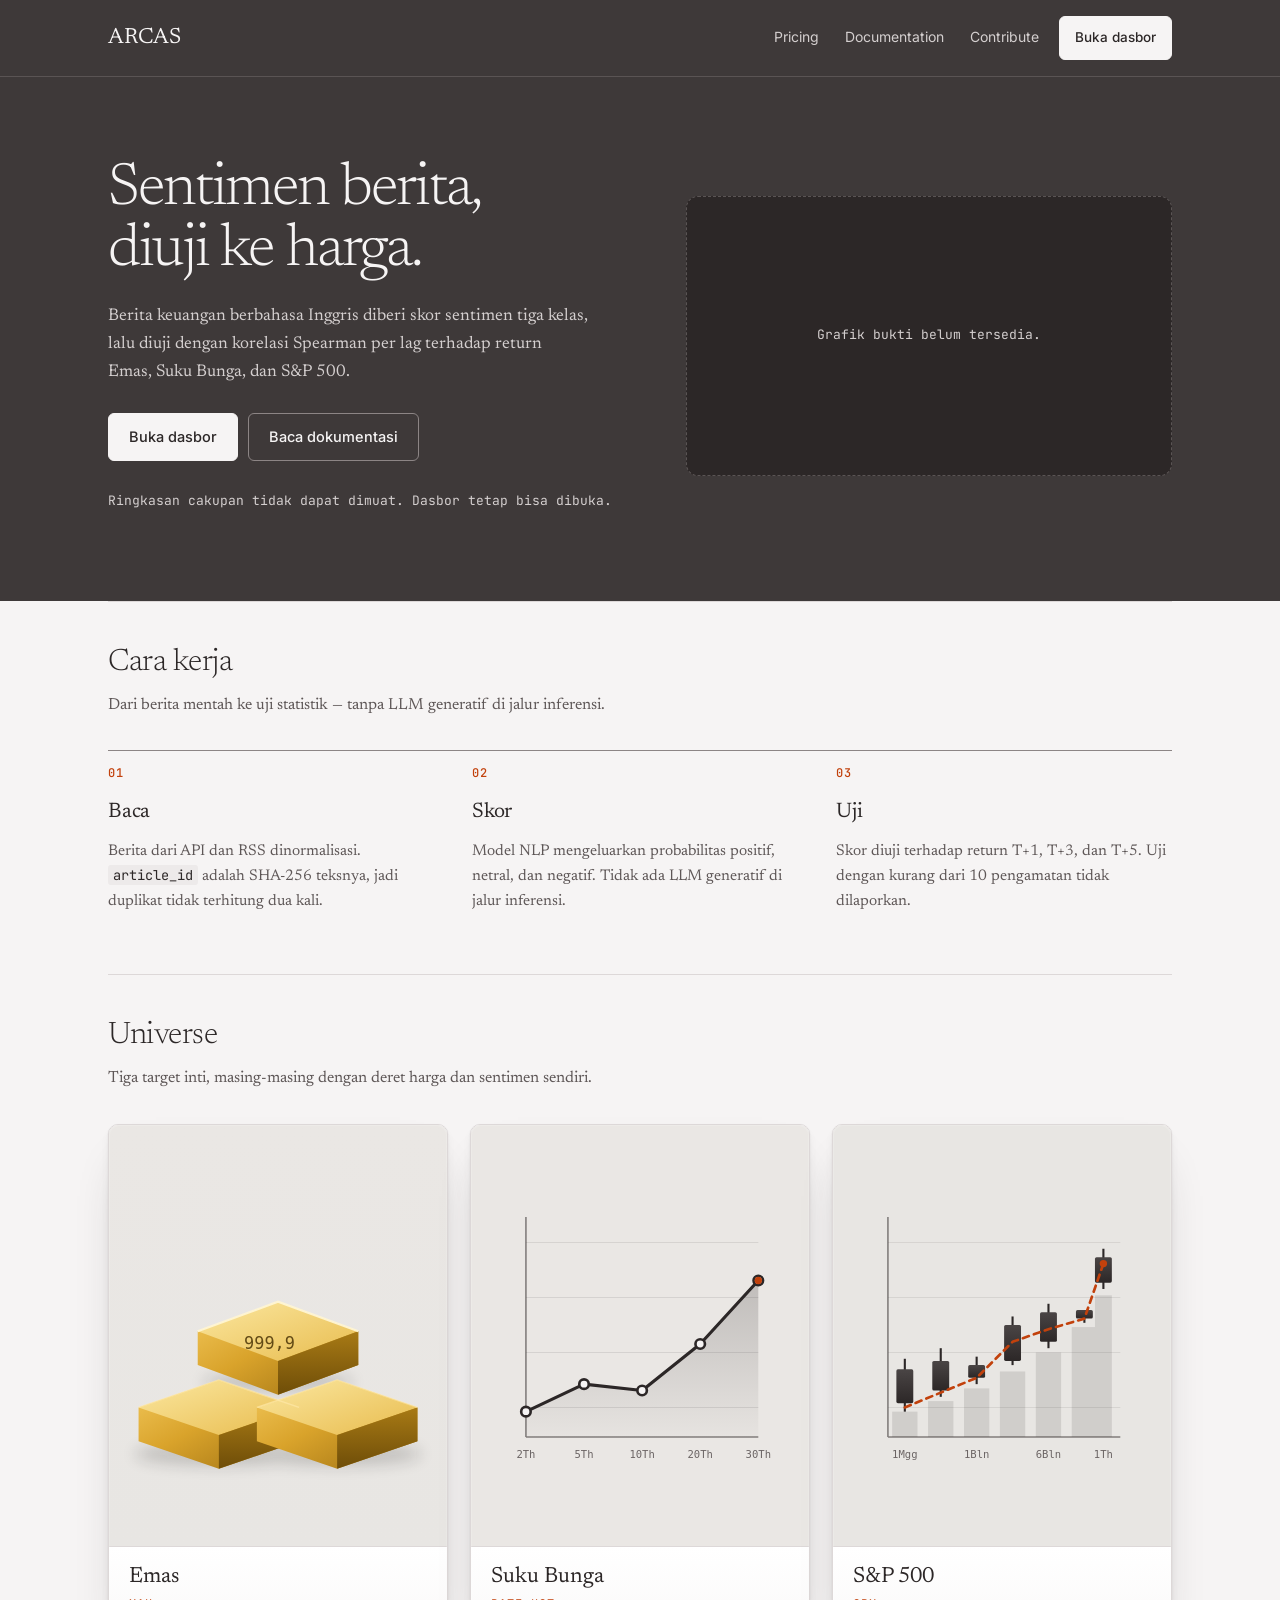
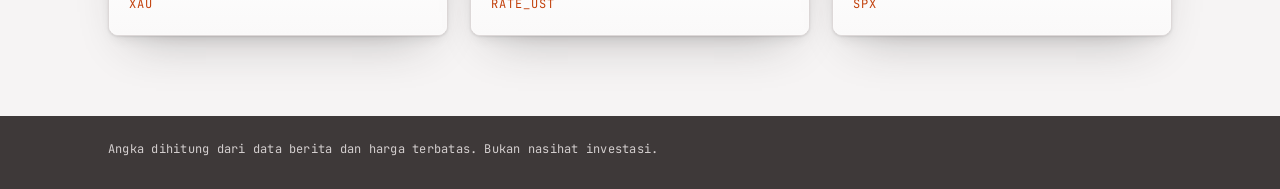
==== commit 591b5cae: "fix(frontend): kelompokkan nav di samping tombol dasbor" ====
--- a/frontend/GUI/index.html
+++ b/frontend/GUI/index.html
@@ -8,7 +8,7 @@
 <meta name="description" content="Skor sentimen berita keuangan diuji terhadap return harian Emas, Suku Bunga, dan S&amp;P 500. Bukan nasihat investasi.">
 <link rel="icon" href="data:,">
 <link rel="stylesheet" href="src/css/theme.css">
-<link rel="stylesheet" href="src/css/landing.css?v=20261111f">
+<link rel="stylesheet" href="src/css/landing.css?v=20261111g">
 </head>
 <body class="landing">
 
--- a/frontend/GUI/src/css/landing.css
+++ b/frontend/GUI/src/css/landing.css
@@ -22,14 +22,14 @@
    tanpa bayangan. Pita gelap dibuang karena landing bukan terminal. */
 .lp-head{position:sticky;top:0;z-index:20;background:var(--base);
   border-bottom:1px solid var(--border-subtle)}
-.lp-head-row{display:flex;align-items:center;gap:28px;
+.lp-head-row{display:flex;align-items:center;gap:18px;
   padding:16px 28px;flex-wrap:wrap}
 .lp-brand{font-family:var(--font-serif);font-size:22px;font-weight:400;
   letter-spacing:-.01em;line-height:1;color:var(--text-primary);
   text-decoration:none;flex:0 0 auto;display:inline-flex;align-items:center;
   min-height:44px}
 .lp-brand:hover,.lp-brand:focus-visible{color:var(--accent-text)}
-.lp-nav{display:flex;gap:22px;flex-wrap:wrap;margin-left:8px}
+.lp-nav{display:flex;gap:22px;flex-wrap:wrap;margin-left:auto}
 .lp-nav a{font-family:var(--font-sans);font-size:14px;font-weight:400;
   color:var(--text-secondary);text-decoration:none;padding:0 2px;
   min-height:44px;display:inline-flex;align-items:center;
@@ -38,7 +38,7 @@
 .lp-nav a:hover,.lp-nav a:focus-visible{color:var(--text-primary);
   border-bottom-color:var(--text-primary)}
 /* Satu aksi utama per layar (aturan aksen tunggal THEME.md §5). */
-.lp-head-btn{margin-left:auto;font-family:var(--font-sans);font-size:13.5px;
+.lp-head-btn{margin-left:0;font-family:var(--font-sans);font-size:13.5px;
   font-weight:500;color:var(--text-primary);background:var(--bg-card);
   border:1px solid var(--border-strong);text-decoration:none;padding:0 15px;
   border-radius:6px;transition:border-color .14s ease;
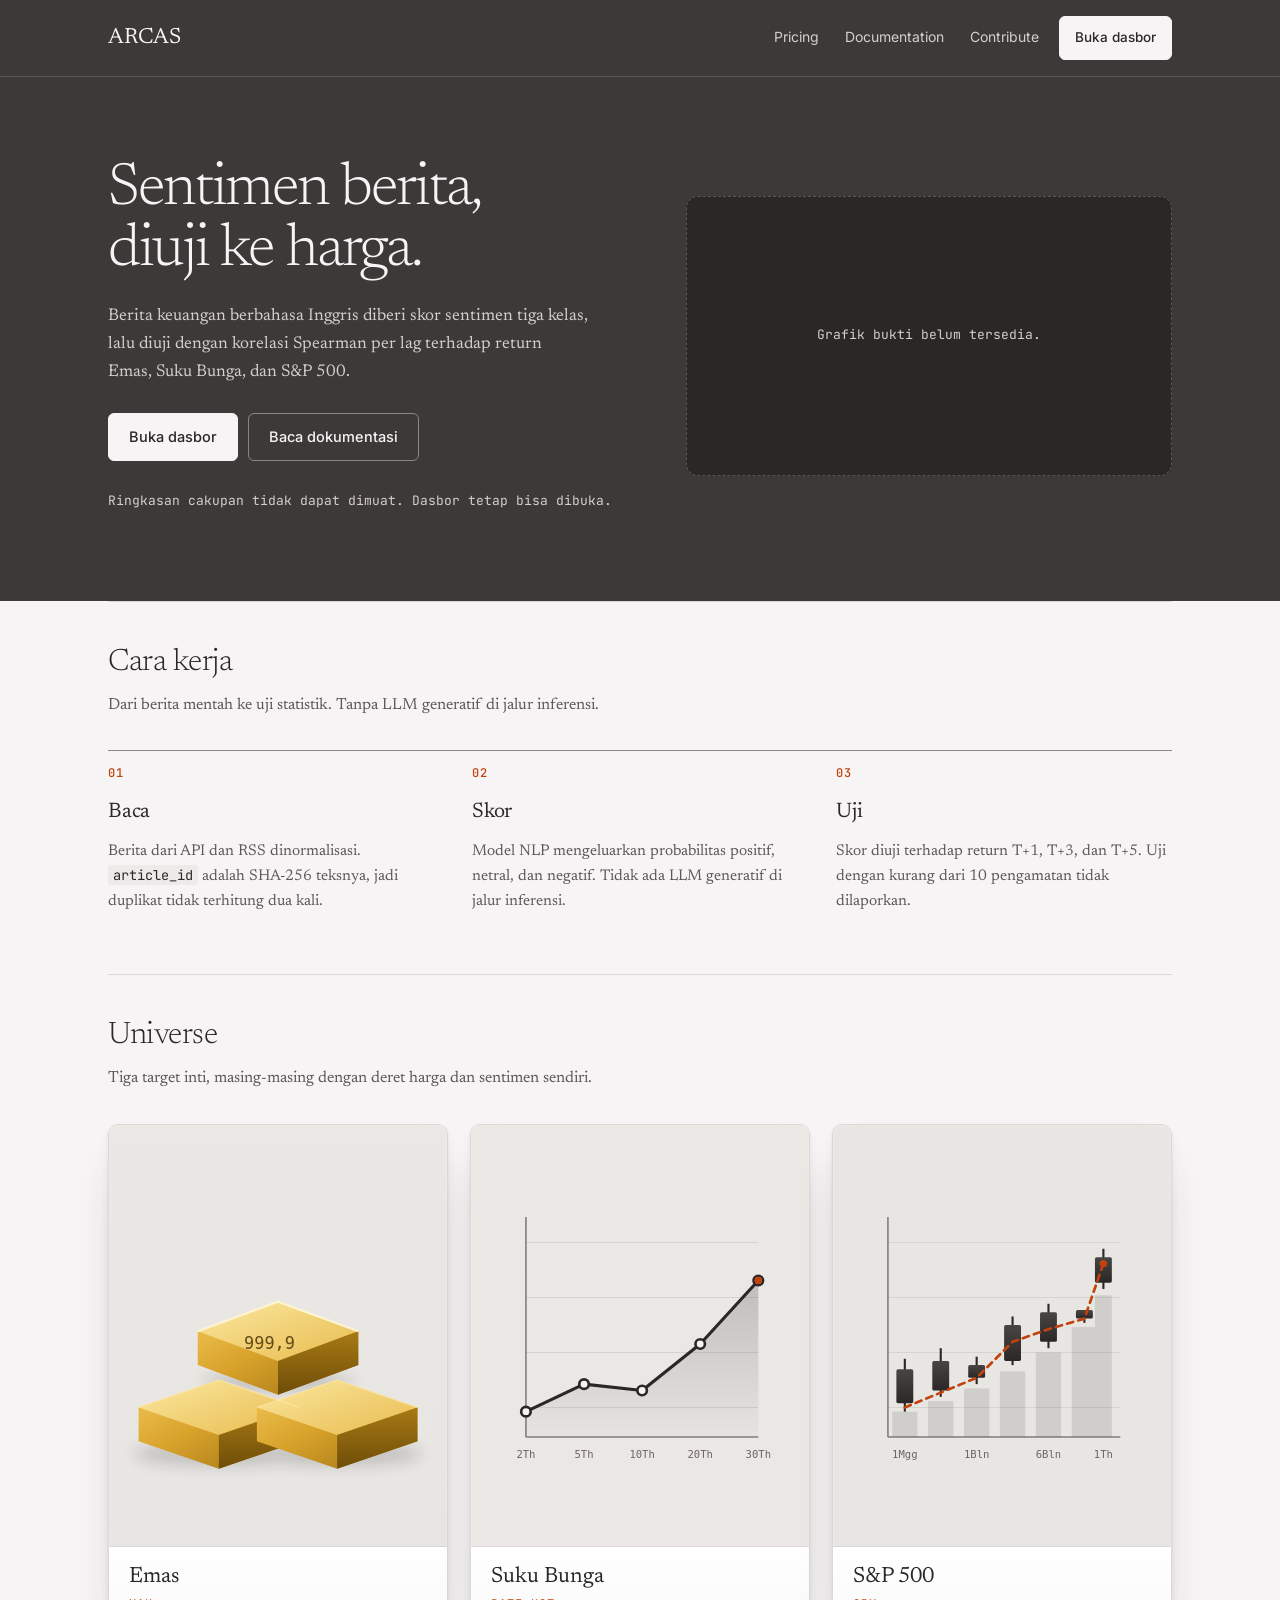
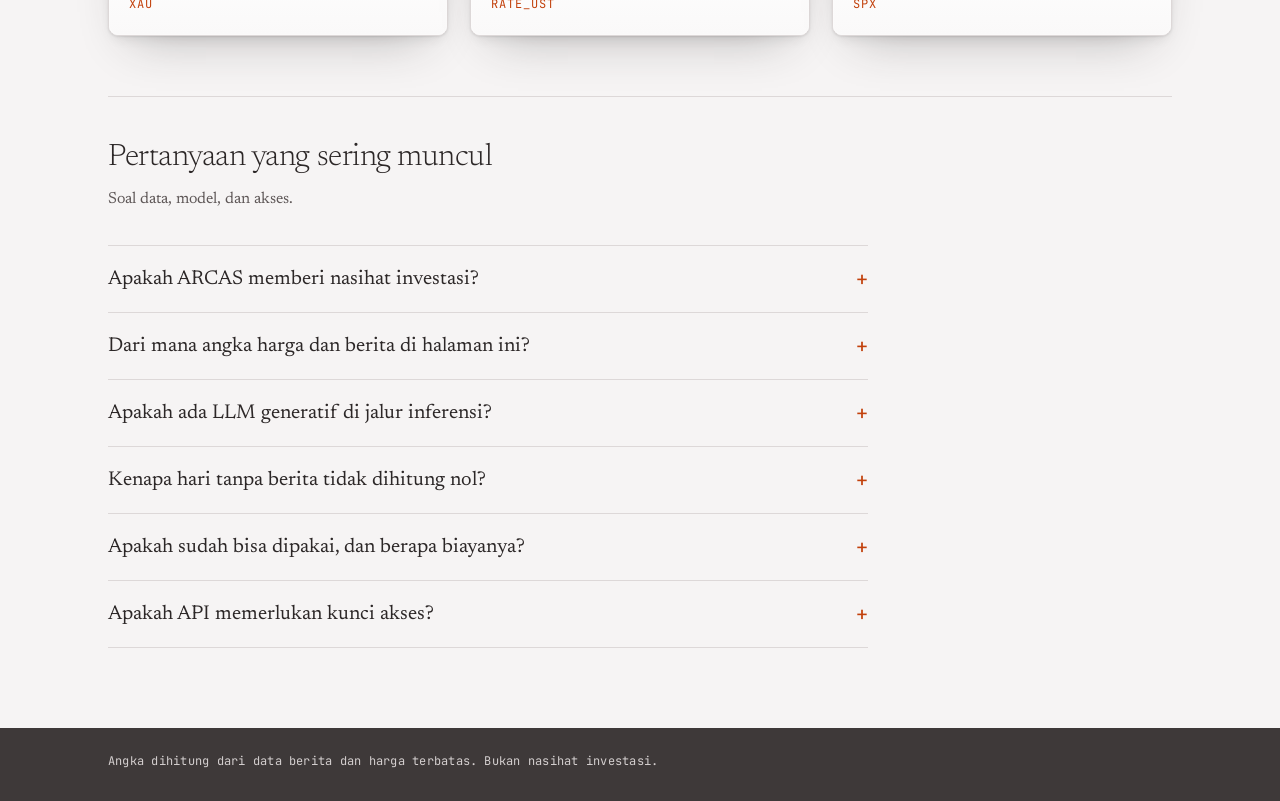
==== commit aea2c435: "feat(frontend): FAQ landing soal data dan akses" ====
--- a/frontend/GUI/index.html
+++ b/frontend/GUI/index.html
@@ -8,7 +8,7 @@
 <meta name="description" content="Skor sentimen berita keuangan diuji terhadap return harian Emas, Suku Bunga, dan S&amp;P 500. Bukan nasihat investasi.">
 <link rel="icon" href="data:,">
 <link rel="stylesheet" href="src/css/theme.css">
-<link rel="stylesheet" href="src/css/landing.css?v=20261111g">
+<link rel="stylesheet" href="src/css/landing.css?v=20261111h">
 </head>
 <body class="landing">
 
@@ -79,7 +79,7 @@
   <!-- 2. Cara kerja -->
   <section class="wrap lp-section lp-how" id="cara-kerja" aria-labelledby="lpHowTitle">
     <h2 id="lpHowTitle">Cara kerja</h2>
-    <p class="lp-section-lead">Dari berita mentah ke uji statistik — tanpa LLM generatif di jalur inferensi.</p>
+    <p class="lp-section-lead">Dari berita mentah ke uji statistik. Tanpa LLM generatif di jalur inferensi.</p>
     <ol class="lp-steps">
       <li>
         <span class="lp-step-n">01</span>
@@ -131,6 +131,48 @@
     </div>
   </section>
 
+  <section class="wrap lp-section lp-faq" id="faq" aria-labelledby="faqTitle">
+    <h2 id="faqTitle">Pertanyaan yang sering muncul</h2>
+    <p class="lp-section-lead">Soal data, model, dan akses.</p>
+    <div class="lp-faq-list">
+      <details class="lp-faq-item">
+        <summary>Apakah ARCAS memberi nasihat investasi?</summary>
+        <p>Tidak. ARCAS adalah prototipe riset yang menguji skor sentimen berita
+          terhadap return harian. Angka di halaman ini bukan rekomendasi beli
+          atau jual.</p>
+      </details>
+      <details class="lp-faq-item">
+        <summary>Dari mana angka harga dan berita di halaman ini?</summary>
+        <p>Harga dan berita diambil dari API dan RSS yang tersimpan di basis data
+          lokal. Ringkasan cakupan di bagian atas halaman dibaca langsung dari
+          <code>/api/meta</code>, jadi angkanya berubah saat data berubah.</p>
+      </details>
+      <details class="lp-faq-item">
+        <summary>Apakah ada LLM generatif di jalur inferensi?</summary>
+        <p>Tidak. Model NLP membaca teks dan mengeluarkan probabilitas positif,
+          netral, dan negatif. Agregasi, skor, dan uji statistik dihitung
+          deterministik.</p>
+      </details>
+      <details class="lp-faq-item">
+        <summary>Kenapa hari tanpa berita tidak dihitung nol?</summary>
+        <p>Hari tanpa berita tidak diberi skor nol. Nol berarti sentimen netral,
+          yang berbeda dari tidak ada berita. Grafik menampilkan hari itu sebagai
+          jeda.</p>
+      </details>
+      <details class="lp-faq-item">
+        <summary>Apakah sudah bisa dipakai, dan berapa biayanya?</summary>
+        <p>Tier Research &amp; Academic tersedia tanpa biaya dengan fair use.
+          Tier Pro dan Institution masih direncanakan, dan halaman Pricing
+          mencantumkan cakupannya. Belum ada pembayaran otomatis.</p>
+      </details>
+      <details class="lp-faq-item">
+        <summary>Apakah API memerlukan kunci akses?</summary>
+        <p>Belum. Prototipe ini belum memakai autentikasi API. Kunci per pengguna
+          dan kuota berbayar masih rencana.</p>
+      </details>
+    </div>
+  </section>
+
 </main>
 
 <footer class="lp-foot">
--- a/frontend/GUI/src/css/landing.css
+++ b/frontend/GUI/src/css/landing.css
@@ -353,6 +353,21 @@
 .lp-tier-card.is-primary .lp-tier-cta:focus-visible{background:var(--accent-hover);
   border-color:var(--accent-hover)}
 
+/* ---------- FAQ: accordion native, tanpa JavaScript ---------- */
+.lp-faq-list{max-width:760px;border-top:1px solid var(--border-subtle)}
+.lp-faq-item{border-bottom:1px solid var(--border-subtle)}
+.lp-faq-item summary{display:flex;justify-content:space-between;align-items:center;
+  gap:24px;padding:20px 0;cursor:pointer;list-style:none;
+  font-family:var(--font-serif);font-size:20px;line-height:1.3;
+  color:var(--text-primary)}
+.lp-faq-item summary::-webkit-details-marker{display:none}
+.lp-faq-item summary::after{content:"+";font-family:var(--font-mono);
+  font-size:20px;color:var(--accent-text);flex:none}
+.lp-faq-item[open] summary::after{content:"−"}
+.lp-faq-item p{margin:0 0 20px;max-width:70ch;font-family:var(--font-serif);
+  font-size:15.5px;line-height:1.65;color:var(--text-secondary)}
+.lp-faq-item summary:focus-visible{outline:2px solid var(--text);outline-offset:2px}
+
 /* Skip link beranda & pricing: landing tidak memuat layout.css. */
 .skip-link{position:absolute;left:-9999px;top:0;z-index:100;
   background:var(--surface);color:var(--on-dark-primary);
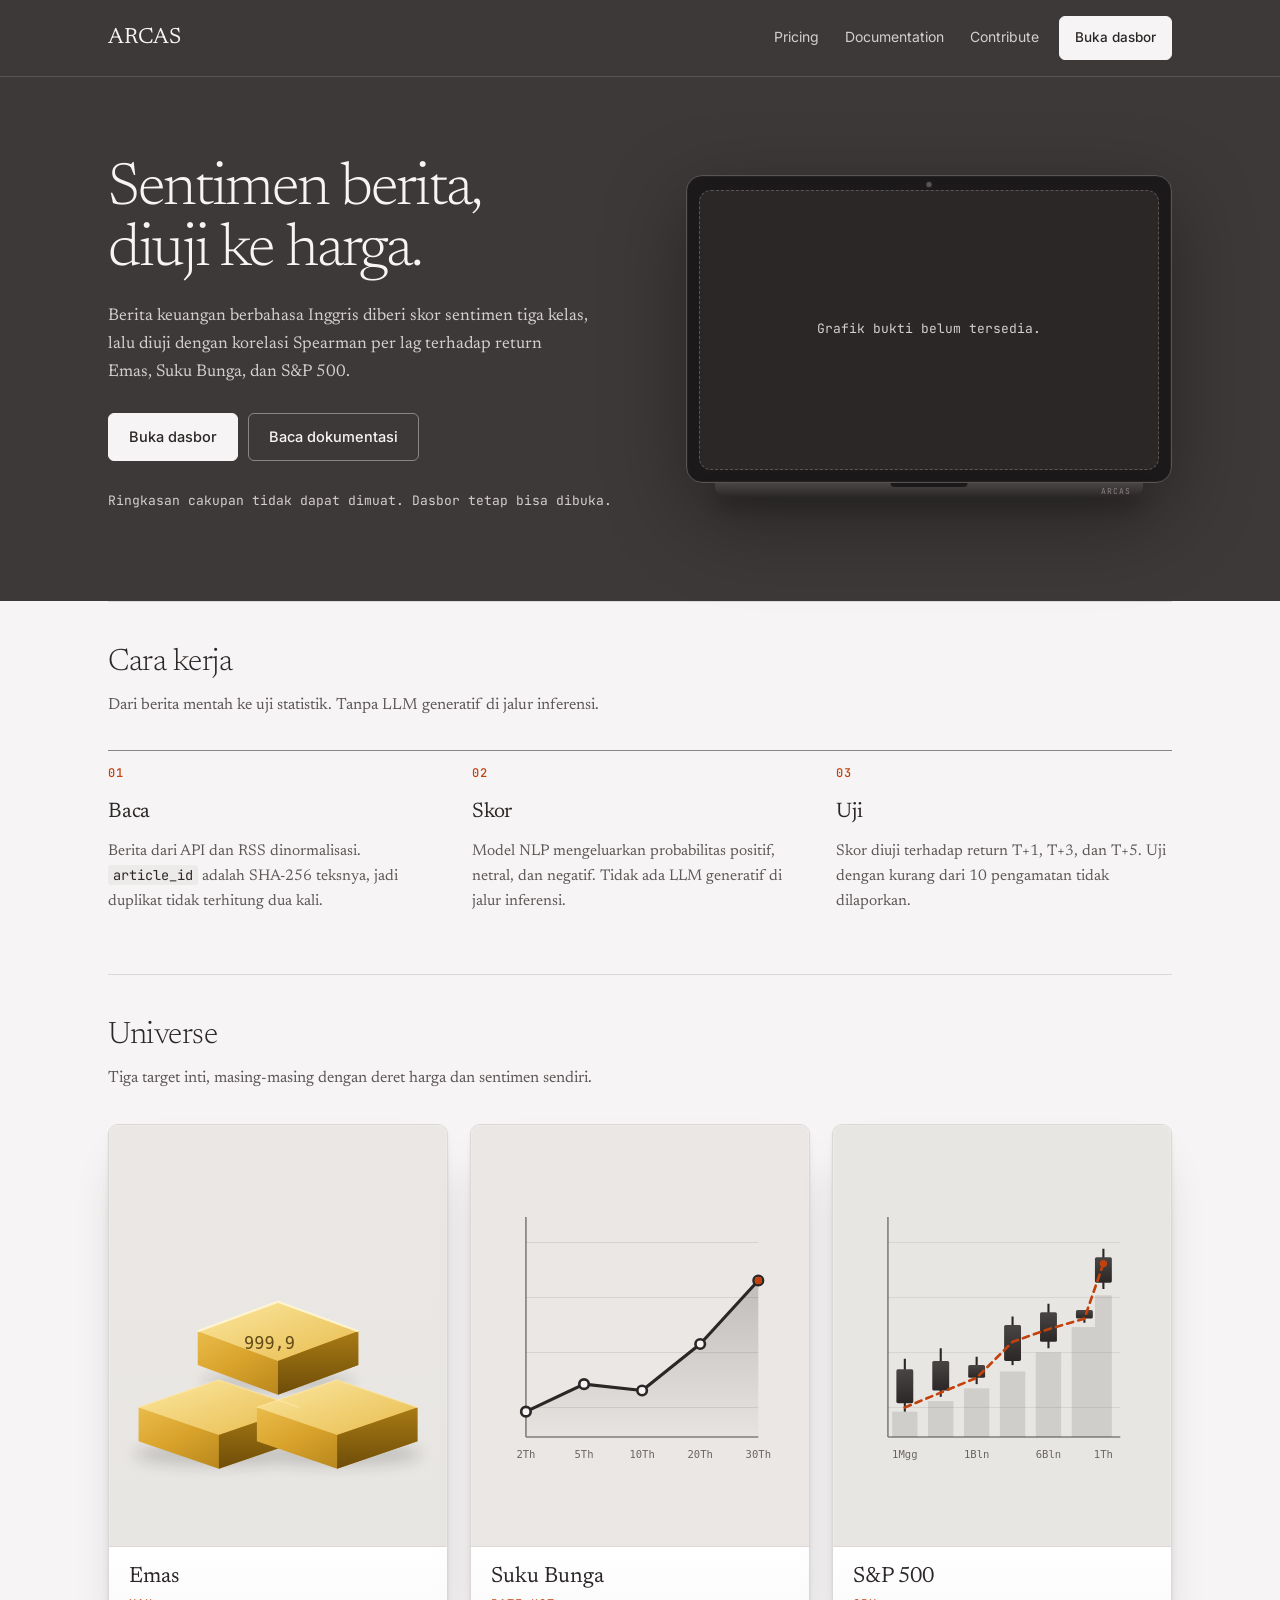
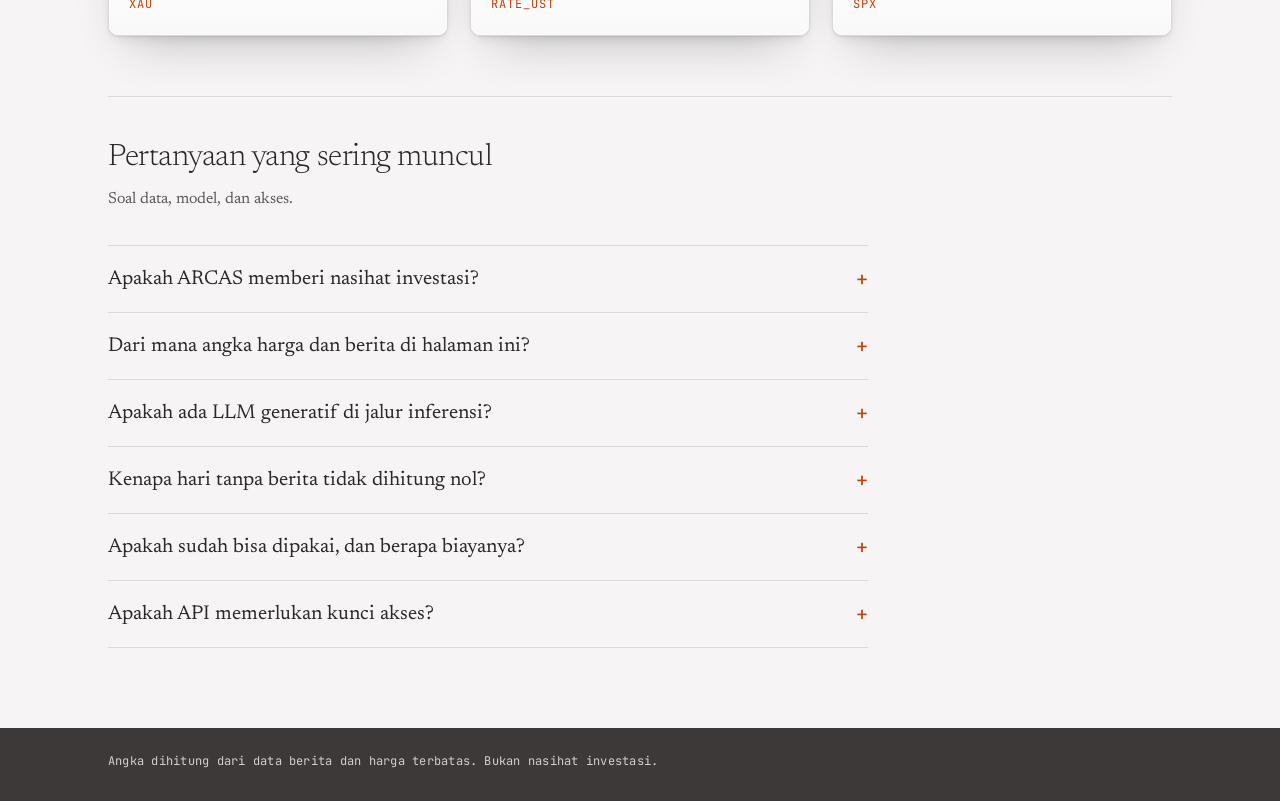
==== commit ae43c017: "feat(frontend): mockup perangkat untuk card grafik" ====
--- a/frontend/GUI/index.html
+++ b/frontend/GUI/index.html
@@ -8,7 +8,7 @@
 <meta name="description" content="Skor sentimen berita keuangan diuji terhadap return harian Emas, Suku Bunga, dan S&amp;P 500. Bukan nasihat investasi.">
 <link rel="icon" href="data:,">
 <link rel="stylesheet" href="src/css/theme.css">
-<link rel="stylesheet" href="src/css/landing.css?v=20261111h">
+<link rel="stylesheet" href="src/css/landing.css?v=20261111i">
 </head>
 <body class="landing">
 
@@ -48,30 +48,37 @@
       </div>
 
       <div class="lp-hero-visual">
-        <!-- Bukti visual: sparkline dari data nyata, digambar SVG di klien. -->
-        <figure class="lp-proof" id="lpProof" hidden>
-          <figcaption class="lp-proof-cap">
-            <div class="lp-proof-cap-main">
-              <span class="lp-proof-t" id="lpProofTitle">Harga penutupan vs skor sentimen harian</span>
-              <span class="lp-proof-s" id="lpProofSub"></span>
-            </div>
-            <div class="lp-proof-now" id="lpProofNow" hidden>
-              <span class="lp-proof-now-label">Terakhir</span>
-              <span class="lp-proof-now-value" id="lpProofNowValue"></span>
-              <span class="lp-proof-now-chg" id="lpProofNowChg"></span>
-            </div>
-          </figcaption>
-          <svg class="lp-proof-svg" id="lpProofSvg" viewBox="0 0 720 240"
-               role="img"
-               aria-label="Garis harga penutupan dan batang skor sentimen harian"></svg>
-          <div class="lp-proof-legend">
-            <span><i class="lp-lg-line"></i>Harga penutupan</span>
-            <span><i class="lp-lg-up"></i>Sentimen positif</span>
-            <span><i class="lp-lg-down"></i>Sentimen negatif</span>
-            <span class="lp-proof-warn" id="lpProofWarn"></span>
+        <div class="lp-device">
+          <div class="lp-device-screen">
+            <!-- Bukti visual: sparkline dari data nyata, digambar SVG di klien. -->
+            <figure class="lp-proof" id="lpProof" hidden>
+              <figcaption class="lp-proof-cap">
+                <div class="lp-proof-cap-main">
+                  <span class="lp-proof-t" id="lpProofTitle">Harga penutupan vs skor sentimen harian</span>
+                  <span class="lp-proof-s" id="lpProofSub"></span>
+                </div>
+                <div class="lp-proof-now" id="lpProofNow" hidden>
+                  <span class="lp-proof-now-label">Terakhir</span>
+                  <span class="lp-proof-now-value" id="lpProofNowValue"></span>
+                  <span class="lp-proof-now-chg" id="lpProofNowChg"></span>
+                </div>
+              </figcaption>
+              <svg class="lp-proof-svg" id="lpProofSvg" viewBox="0 0 720 240"
+                   role="img"
+                   aria-label="Garis harga penutupan dan batang skor sentimen harian"></svg>
+              <div class="lp-proof-legend">
+                <span><i class="lp-lg-line"></i>Harga penutupan</span>
+                <span><i class="lp-lg-up"></i>Sentimen positif</span>
+                <span><i class="lp-lg-down"></i>Sentimen negatif</span>
+                <span class="lp-proof-warn" id="lpProofWarn"></span>
+              </div>
+            </figure>
+            <div class="lp-proof-fallback" id="lpProofFallback">Memuat grafik bukti&hellip;</div>
           </div>
-        </figure>
-        <div class="lp-proof-fallback" id="lpProofFallback">Memuat grafik bukti&hellip;</div>
+          <div class="lp-device-base" aria-hidden="true">
+            <span class="lp-device-brand">ARCAS</span>
+          </div>
+        </div>
       </div>
     </div>
   </section>
--- a/frontend/GUI/src/css/landing.css
+++ b/frontend/GUI/src/css/landing.css
@@ -169,6 +169,24 @@
   border-radius:12px;background:var(--surface-deep);font-family:var(--font-mono);
   font-size:13px;line-height:1.6;color:var(--on-dark-secondary)}
 .lp-proof-fallback[hidden]{display:none}
+/* Mockup perangkat: bezel tipis, kamera, dan base dengan label merek. */
+.lp-device{flex:1;display:flex;flex-direction:column;justify-content:center;
+  filter:drop-shadow(0 24px 40px rgba(0,0,0,.35))}
+.lp-device-screen{position:relative;flex:1;display:flex;flex-direction:column;
+  background:#1B1919;border:1px solid var(--border-dark-subtle);border-radius:16px;
+  padding:14px 12px 12px;box-shadow:inset 0 0 0 1px rgba(255,255,255,.04)}
+.lp-device-screen::before{content:"";position:absolute;top:6px;left:50%;
+  transform:translateX(-50%);width:5px;height:5px;border-radius:50%;
+  background:#5A5454;box-shadow:0 0 0 1px #2C2727}
+.lp-device-screen .lp-proof{border-radius:8px}
+.lp-device-base{position:relative;height:14px;margin:0 6%;
+  background:linear-gradient(180deg,#4A4545,#2C2727);
+  border-radius:0 0 10px 10px;box-shadow:0 10px 20px rgba(0,0,0,.25)}
+.lp-device-base::before{content:"";position:absolute;top:0;left:50%;
+  transform:translateX(-50%);width:18%;height:4px;background:#1B1919;
+  border-radius:0 0 4px 4px}
+.lp-device-brand{position:absolute;right:12px;top:2px;font-family:var(--font-mono);
+  font-size:8px;letter-spacing:.12em;color:#8C8585}
 
 /* ---------- bagian: ritme seragam, judul serif ---------- */
 .lp-section{max-width:1120px;margin:0 auto;padding:44px 28px 60px;
@@ -286,6 +304,10 @@
   .lp-hero-actions{gap:8px}
   .lp-btn{flex:1 1 auto;padding:0 14px}
   .lp-hero-visual .lp-proof{padding:14px}
+  .lp-device-screen{padding:12px 8px 8px;border-radius:12px}
+  .lp-device-base{height:10px;margin:0 4%}
+  .lp-device-brand{font-size:7px;right:8px}
+  .lp-device-screen::before{width:4px;height:4px;top:5px}
   .lp-proof-now{align-items:flex-start;text-align:left}
   .lp-proof-fallback{min-height:220px}
   .lp-section{padding:32px 16px 40px}
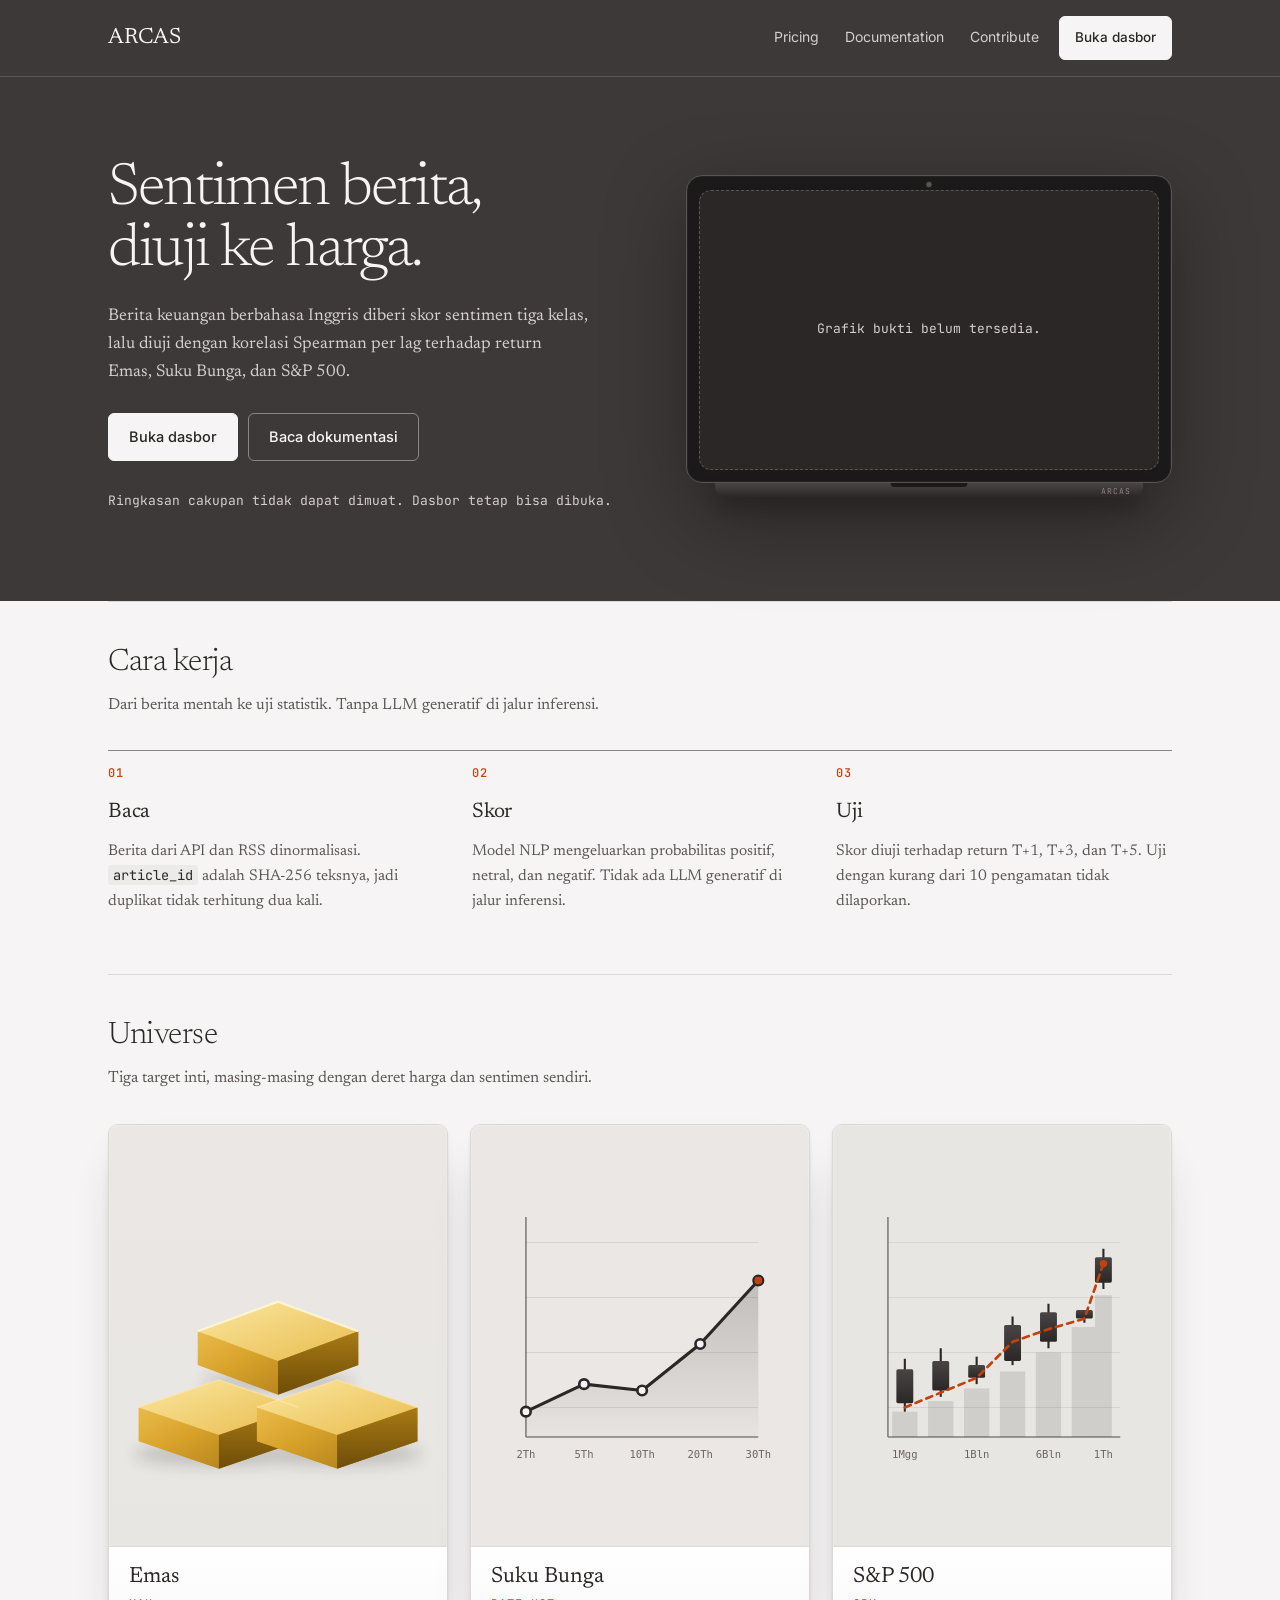
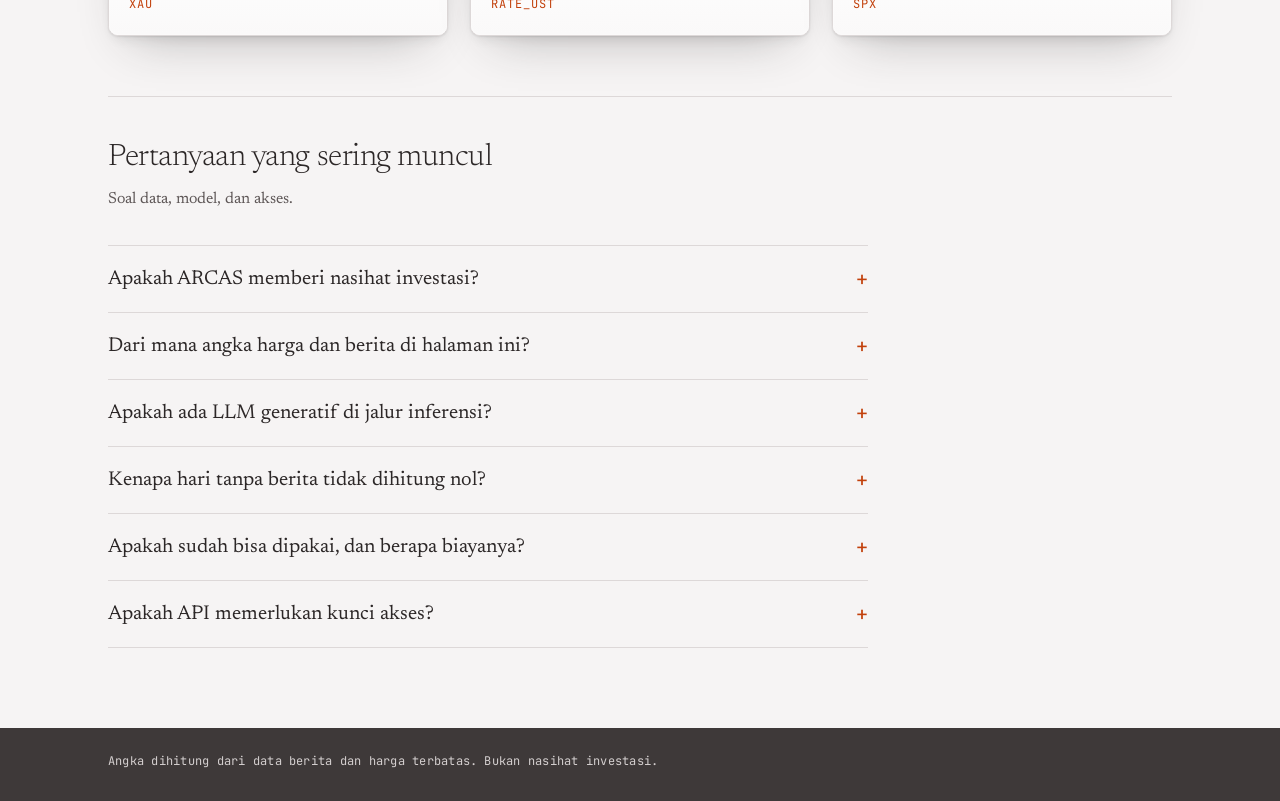
==== commit 64322e77: "fix(frontend): hapus label 999,9 dari ilustrasi emas" ====
--- a/frontend/GUI/index.html
+++ b/frontend/GUI/index.html
@@ -115,7 +115,7 @@
     <p class="lp-section-lead">Tiga target inti, masing-masing dengan deret harga dan sentimen sendiri.</p>
     <div class="lp-tgt-grid">
       <a class="lp-tgt" href="overview.html?target=XAU">
-        <img class="lp-tgt-art" src="src/assets/hero-gold.svg?v=20261111f" alt="Ilustrasi batangan emas 999,9" width="320" height="400">
+        <img class="lp-tgt-art" src="src/assets/hero-gold.svg?v=20261111j" alt="Ilustrasi batangan emas 999,9" width="320" height="400">
         <span class="lp-tgt-meta">
           <span class="lp-tgt-name">Emas</span>
           <span class="lp-tgt-id">XAU</span>
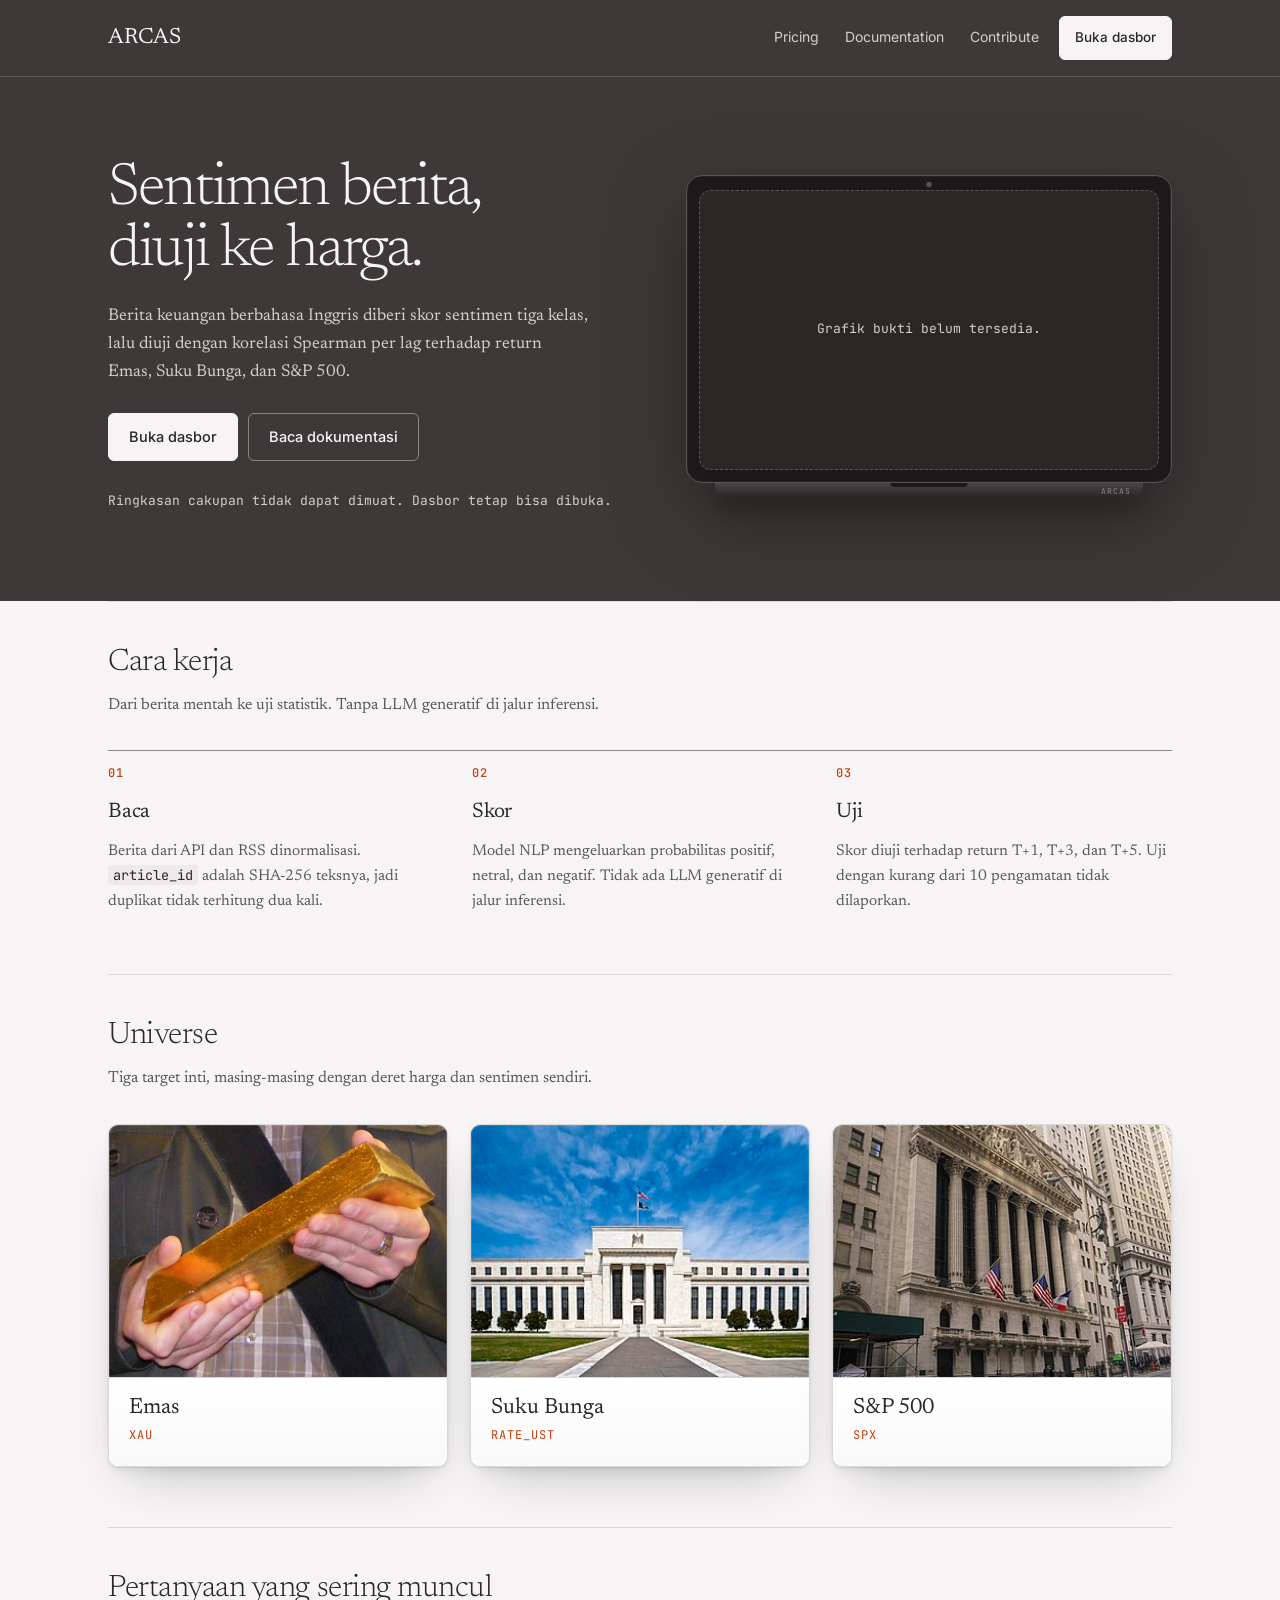
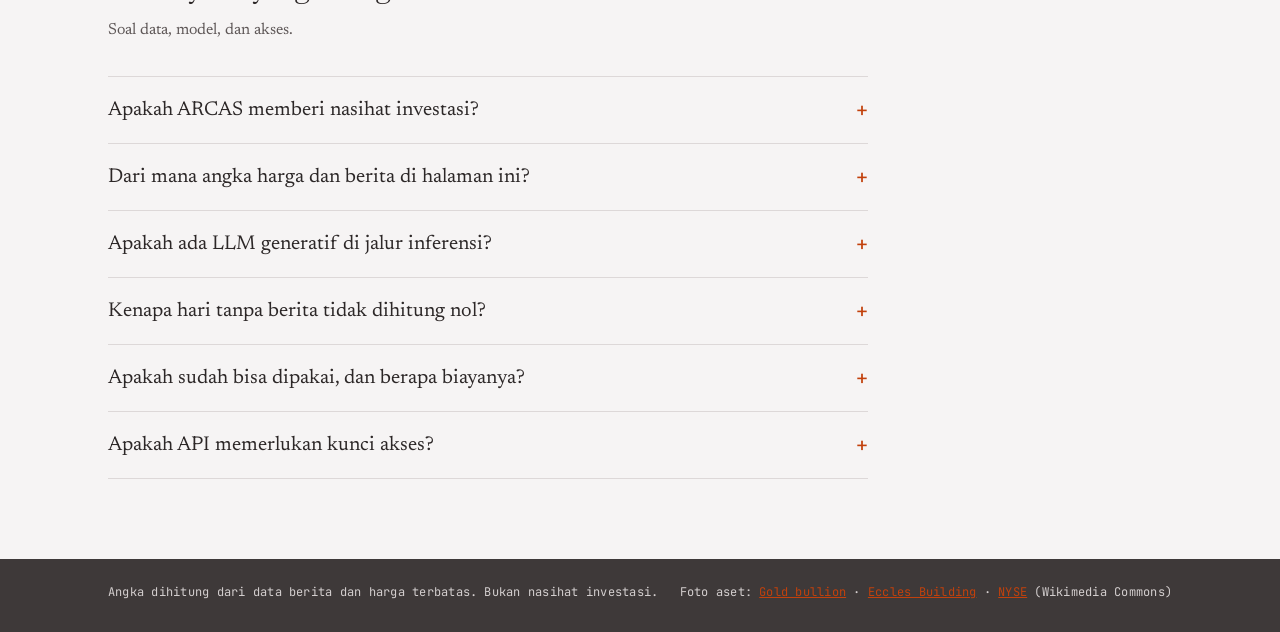
==== commit cb64329a: "feat(frontend): foto asli untuk kartu universe" ====
--- a/frontend/GUI/index.html
+++ b/frontend/GUI/index.html
@@ -8,7 +8,7 @@
 <meta name="description" content="Skor sentimen berita keuangan diuji terhadap return harian Emas, Suku Bunga, dan S&amp;P 500. Bukan nasihat investasi.">
 <link rel="icon" href="data:,">
 <link rel="stylesheet" href="src/css/theme.css">
-<link rel="stylesheet" href="src/css/landing.css?v=20261111i">
+<link rel="stylesheet" href="src/css/landing.css?v=20261111l">
 </head>
 <body class="landing">
 
@@ -115,21 +115,21 @@
     <p class="lp-section-lead">Tiga target inti, masing-masing dengan deret harga dan sentimen sendiri.</p>
     <div class="lp-tgt-grid">
       <a class="lp-tgt" href="overview.html?target=XAU">
-        <img class="lp-tgt-art" src="src/assets/hero-gold.svg?v=20261111j" alt="Ilustrasi batangan emas 999,9" width="320" height="400">
+        <img class="lp-tgt-art" src="public/emas.jpg" alt="Batangan emas dipegang tangan" width="320" height="240">
         <span class="lp-tgt-meta">
           <span class="lp-tgt-name">Emas</span>
           <span class="lp-tgt-id">XAU</span>
         </span>
       </a>
       <a class="lp-tgt" href="overview.html?target=RATE_UST">
-        <img class="lp-tgt-art" src="src/assets/hero-rate.svg?v=20261111f" alt="Ilustrasi kurva imbal hasil tenor 2 sampai 30 tahun" width="320" height="400">
+        <img class="lp-tgt-art" src="public/suku-bunga.jpg" alt="Gedung Federal Reserve Eccles" width="320" height="240">
         <span class="lp-tgt-meta">
           <span class="lp-tgt-name">Suku Bunga</span>
           <span class="lp-tgt-id">RATE_UST</span>
         </span>
       </a>
       <a class="lp-tgt" href="overview.html?target=SPX">
-        <img class="lp-tgt-art" src="src/assets/hero-spx.svg?v=20261111f" alt="Ilustrasi candlestick dan volume S&amp;P 500" width="320" height="400">
+        <img class="lp-tgt-art" src="public/sp500.jpg" alt="Fasad New York Stock Exchange" width="320" height="240">
         <span class="lp-tgt-meta">
           <span class="lp-tgt-name">S&amp;P 500</span>
           <span class="lp-tgt-id">SPX</span>
@@ -185,6 +185,11 @@
 <footer class="lp-foot">
   <div class="wrap">
     <span>Angka dihitung dari data berita dan harga terbatas. Bukan nasihat investasi.</span>
+    <span>Foto aset:
+      <a href="https://commons.wikimedia.org/wiki/File:Gold_bullion_2.jpg" target="_blank" rel="noopener noreferrer">Gold bullion</a> ·
+      <a href="https://commons.wikimedia.org/wiki/File:Eccles_Building_(26088200676).jpg" target="_blank" rel="noopener noreferrer">Eccles Building</a> ·
+      <a href="https://commons.wikimedia.org/wiki/File:New_York_Stock_Exchange_Facade_2015.jpg" target="_blank" rel="noopener noreferrer">NYSE</a>
+      (Wikimedia Commons)</span>
   </div>
 </footer>
 
--- a/frontend/GUI/src/css/landing.css
+++ b/frontend/GUI/src/css/landing.css
@@ -221,7 +221,7 @@
   padding:1px 5px;border-radius:3px;color:var(--text-primary)}
 
 /* ---------- 3. target ---------- */
-/* Kartu potret: ilustrasi mengisi penuh lebar kartu, meta di bawahnya.
+/* Kartu aset: foto asli mengisi penuh lebar kartu, meta di bawahnya.
    Bingkai berlapis (cincin dalam + bayangan ambient/contact) memberi kesan
    objek fisik, bukan div datar. Semua shadow dari token tema. */
 .lp-tgt-grid{display:grid;gap:22px;
@@ -245,16 +245,10 @@
 /* Cincin cahaya tipis di dalam tepi: memisahkan gambar dari bingkai. */
 .lp-tgt::after{content:"";position:absolute;inset:0;border-radius:inherit;
   pointer-events:none;box-shadow:inset 0 0 0 1px rgba(255,255,255,.14)}
-.lp-tgt-art{display:block;width:100%;height:auto;aspect-ratio:4/5;
+.lp-tgt-art{display:block;width:100%;height:auto;aspect-ratio:4/3;
   object-fit:cover;object-position:center;
   background:var(--bg-sunken);
   border-bottom:1px solid var(--border-subtle)}
-/* Dokumen/infografik: teks di dalam gambar tidak boleh terpotong, jadi
-   seluruh bidang ditampilkan (contain) dan latar kartu mengisi sisanya.
-   Infografik 1:1 meninggalkan pita 10% di atas-bawah; itu lebih baik
-   daripada memotong judul di tengah kata. */
-.lp-tgt-art.is-doc{object-fit:contain;object-position:left top;
-  background:var(--base)}
 .lp-tgt-meta{display:flex;flex-direction:column;gap:6px;padding:18px 20px 20px;
   background:linear-gradient(180deg,var(--bg-card) 0%,var(--base) 180%)}
 .lp-tgt-name{font-family:var(--font-serif);font-size:22px;font-weight:400;
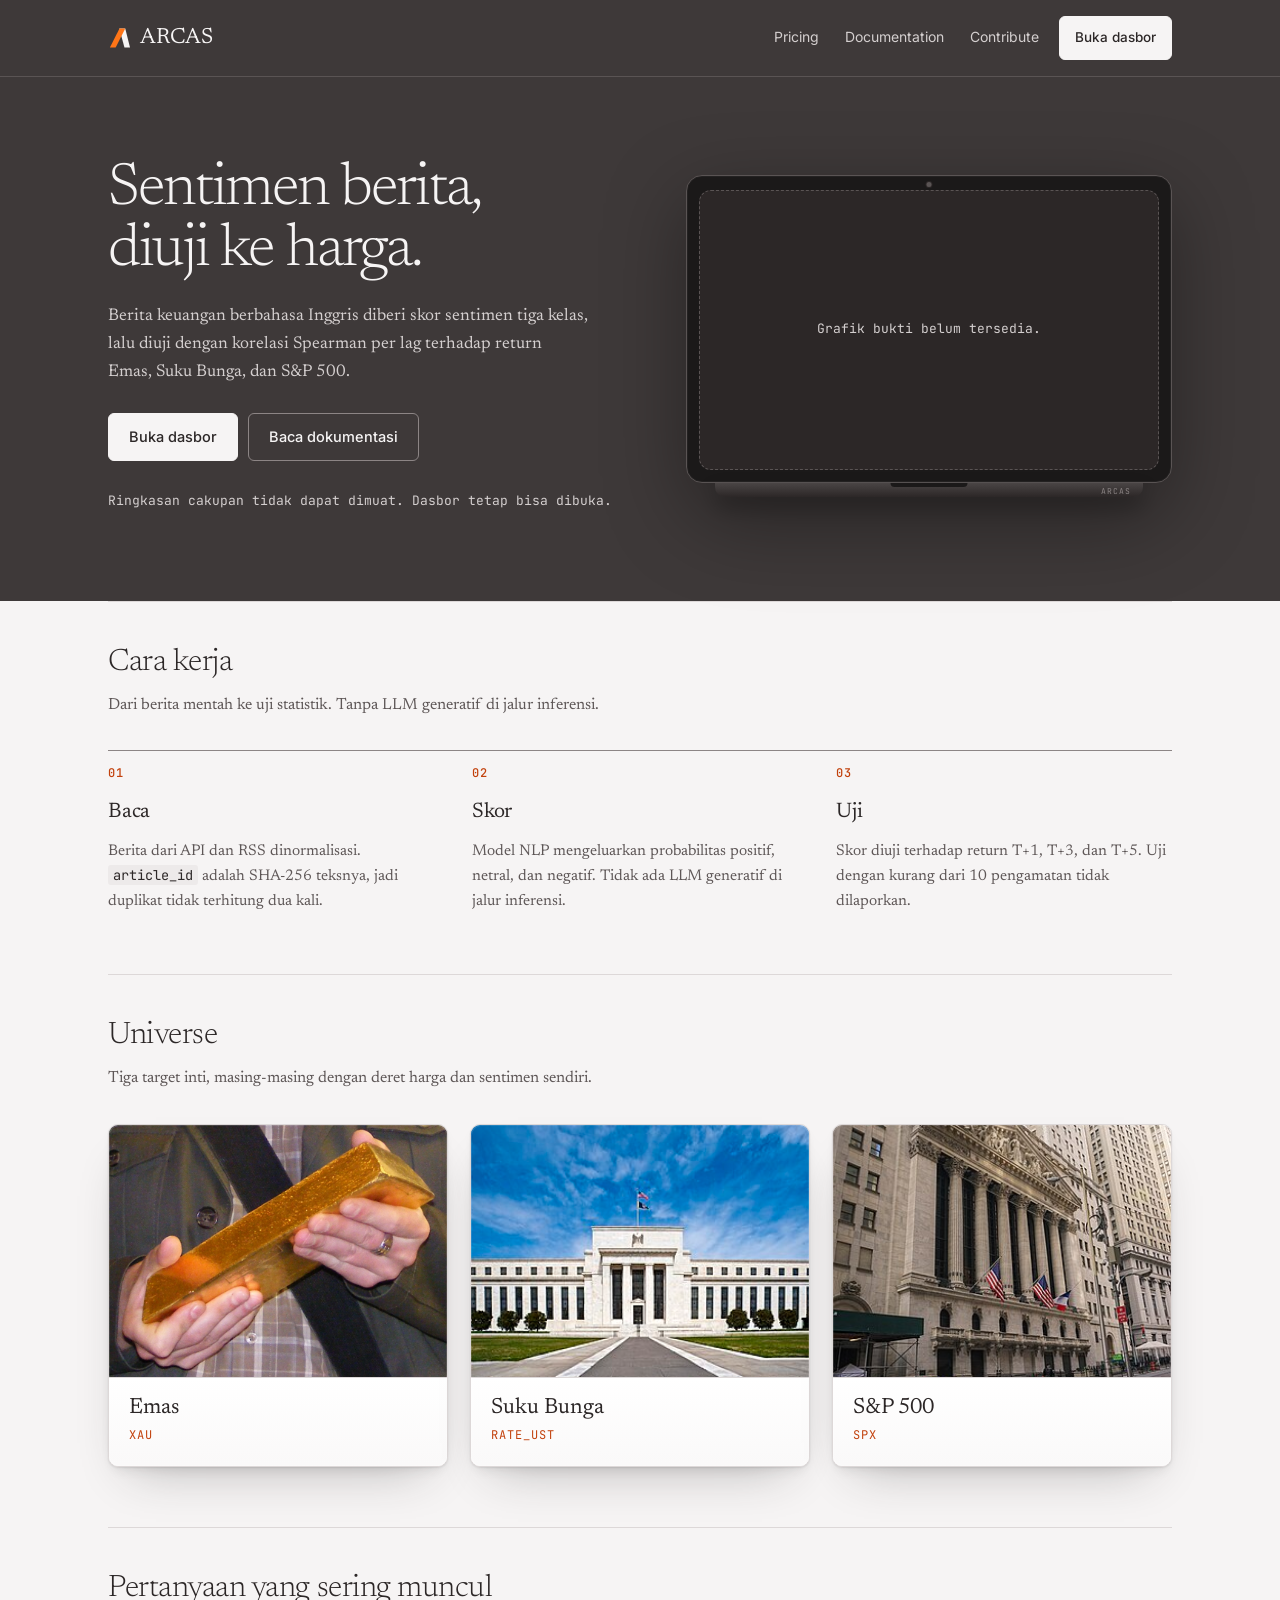
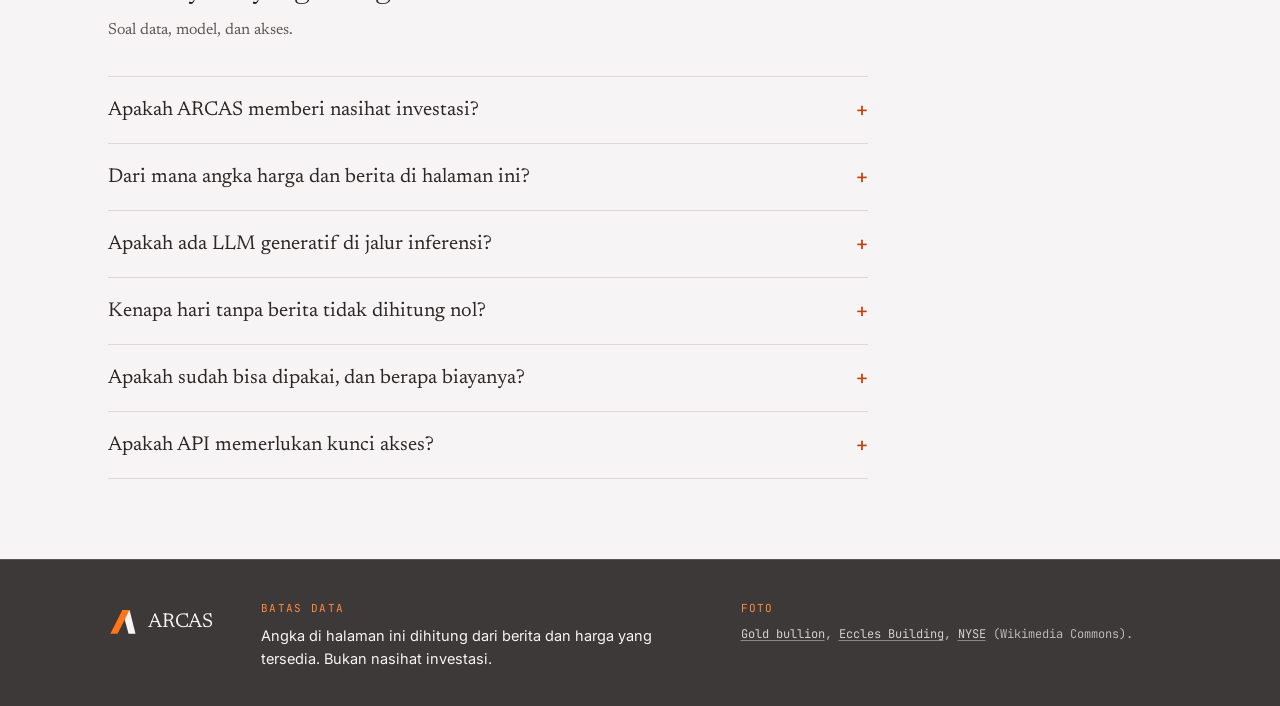
==== commit 1fd5da7b: "feat(frontend): logo dan footer yang lebih tegas" ====
--- a/frontend/GUI/index.html
+++ b/frontend/GUI/index.html
@@ -8,7 +8,7 @@
 <meta name="description" content="Skor sentimen berita keuangan diuji terhadap return harian Emas, Suku Bunga, dan S&amp;P 500. Bukan nasihat investasi.">
 <link rel="icon" href="data:,">
 <link rel="stylesheet" href="src/css/theme.css">
-<link rel="stylesheet" href="src/css/landing.css?v=20261111l">
+<link rel="stylesheet" href="src/css/landing.css?v=20261113a">
 </head>
 <body class="landing">
 
@@ -16,7 +16,10 @@
 
 <header class="lp-head is-dark">
   <div class="wrap lp-head-row">
-    <a class="lp-brand" href="./">ARCAS</a>
+    <a class="lp-brand" href="./">
+      <img class="lp-brand-mark" src="public/arcas-logo-gelap.svg" alt="" width="24" height="24">
+      <span>ARCAS</span>
+    </a>
     <nav class="lp-nav" aria-label="Pages">
       <a href="pricing.html">Pricing</a>
       <a href="documentation.html">Documentation</a>
@@ -183,13 +186,24 @@
 </main>
 
 <footer class="lp-foot">
-  <div class="wrap">
-    <span>Angka dihitung dari data berita dan harga terbatas. Bukan nasihat investasi.</span>
-    <span>Foto aset:
-      <a href="https://commons.wikimedia.org/wiki/File:Gold_bullion_2.jpg" target="_blank" rel="noopener noreferrer">Gold bullion</a> ·
-      <a href="https://commons.wikimedia.org/wiki/File:Eccles_Building_(26088200676).jpg" target="_blank" rel="noopener noreferrer">Eccles Building</a> ·
-      <a href="https://commons.wikimedia.org/wiki/File:New_York_Stock_Exchange_Facade_2015.jpg" target="_blank" rel="noopener noreferrer">NYSE</a>
-      (Wikimedia Commons)</span>
+  <div class="wrap lp-foot-grid">
+    <a class="lp-foot-brand" href="./">
+      <img src="public/arcas-logo-gelap.svg" alt="" width="30" height="30">
+      <span>ARCAS</span>
+    </a>
+    <div class="lp-foot-block">
+      <span class="lp-foot-label">Batas data</span>
+      <p class="lp-foot-strong">Angka di halaman ini dihitung dari berita dan harga yang tersedia. Bukan nasihat investasi.</p>
+    </div>
+    <div class="lp-foot-block">
+      <span class="lp-foot-label">Foto</span>
+      <p class="lp-foot-credit">
+        <a href="https://commons.wikimedia.org/wiki/File:Gold_bullion_2.jpg" target="_blank" rel="noopener noreferrer">Gold bullion</a>,
+        <a href="https://commons.wikimedia.org/wiki/File:Eccles_Building_(26088200676).jpg" target="_blank" rel="noopener noreferrer">Eccles Building</a>,
+        <a href="https://commons.wikimedia.org/wiki/File:New_York_Stock_Exchange_Facade_2015.jpg" target="_blank" rel="noopener noreferrer">NYSE</a>
+        (Wikimedia Commons).
+      </p>
+    </div>
   </div>
 </footer>
 
--- a/frontend/GUI/src/css/landing.css
+++ b/frontend/GUI/src/css/landing.css
@@ -27,7 +27,8 @@
 .lp-brand{font-family:var(--font-serif);font-size:22px;font-weight:400;
   letter-spacing:-.01em;line-height:1;color:var(--text-primary);
   text-decoration:none;flex:0 0 auto;display:inline-flex;align-items:center;
-  min-height:44px}
+  gap:8px;min-height:44px}
+.lp-brand-mark{display:block;width:24px;height:24px;flex:0 0 auto}
 .lp-brand:hover,.lp-brand:focus-visible{color:var(--accent-text)}
 .lp-nav{display:flex;gap:22px;flex-wrap:wrap;margin-left:auto}
 .lp-nav a{font-family:var(--font-sans);font-size:14px;font-weight:400;
@@ -260,10 +261,30 @@
 }
 
 /* ---------- kaki: lapisan DATA ---------- */
-.lp-foot{background:var(--surface);padding:24px 0 30px;margin-top:20px}
-.lp-foot .wrap{display:flex;justify-content:space-between;gap:16px;
-  flex-wrap:wrap;font-family:var(--font-mono);font-size:12px;
-  letter-spacing:.02em;color:var(--on-dark-secondary)}
+.lp-foot{background:var(--surface);padding:40px 0 36px;margin-top:20px;
+  border-top:1px solid var(--border-dark-subtle)}
+.lp-foot-grid{display:flex;flex-wrap:wrap;align-items:flex-start;
+  gap:28px 48px}
+.lp-foot-brand{display:inline-flex;align-items:center;gap:10px;
+  flex:0 0 auto;min-height:44px;text-decoration:none;
+  color:var(--on-dark-primary)}
+.lp-foot-brand img{display:block;width:30px;height:30px}
+.lp-foot-brand span{font-family:var(--font-serif);font-size:20px;
+  letter-spacing:-.01em;line-height:1}
+.lp-foot-brand:hover span,.lp-foot-brand:focus-visible span{
+  color:var(--accent-text-on-dark)}
+.lp-foot-block{flex:1 1 280px;min-width:0}
+.lp-foot-label{display:block;font-family:var(--font-mono);font-size:11px;
+  letter-spacing:.12em;text-transform:uppercase;
+  color:var(--accent-text-on-dark);margin-bottom:8px}
+.lp-foot-strong{font-family:var(--font-sans);font-size:14.5px;
+  line-height:1.55;color:var(--on-dark-primary);margin:0;max-width:52ch}
+.lp-foot-credit{font-family:var(--font-mono);font-size:12px;line-height:1.6;
+  color:var(--on-dark-muted);margin:0}
+.lp-foot-credit a{color:var(--on-dark-secondary);text-decoration:underline;
+  text-underline-offset:2px;text-decoration-color:var(--border-dark-strong)}
+.lp-foot-credit a:hover,.lp-foot-credit a:focus-visible{
+  color:var(--on-dark-primary);text-decoration-color:var(--on-dark-primary)}
 
 :focus-visible{outline:2px solid var(--text);outline-offset:2px;
   box-shadow:0 0 0 4px var(--accent)}
@@ -275,6 +296,8 @@
   .lp-head-row{gap:16px;padding:14px 20px}
   .lp-nav{gap:16px;margin-left:0;order:3;flex-basis:100%}
   .lp-head-btn{margin-left:auto}
+  .lp-foot{padding:32px 0 28px}
+  .lp-foot-grid{gap:24px}
   .lp-hero{padding:56px 20px 48px}
   .lp-hero-dark{padding:48px 0 56px}
   .lp-hero-grid{grid-template-columns:1fr;gap:36px}
